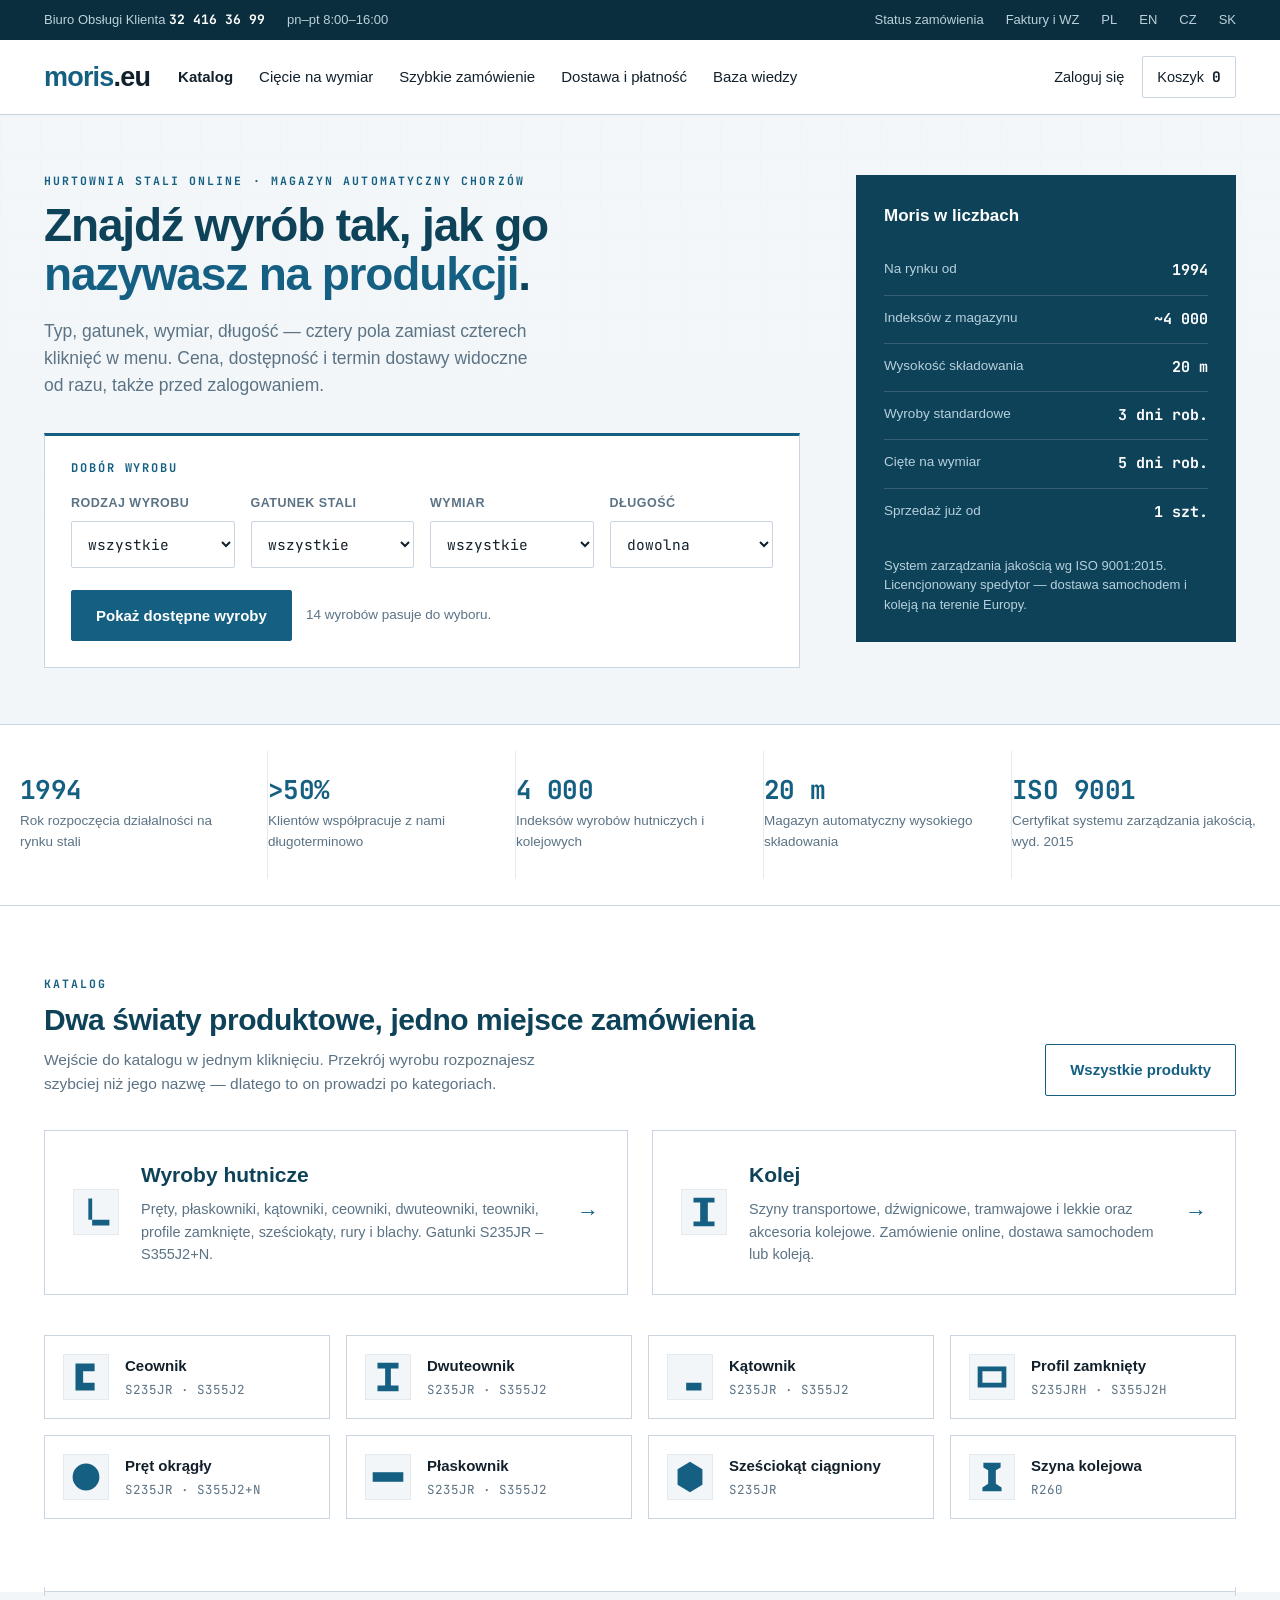
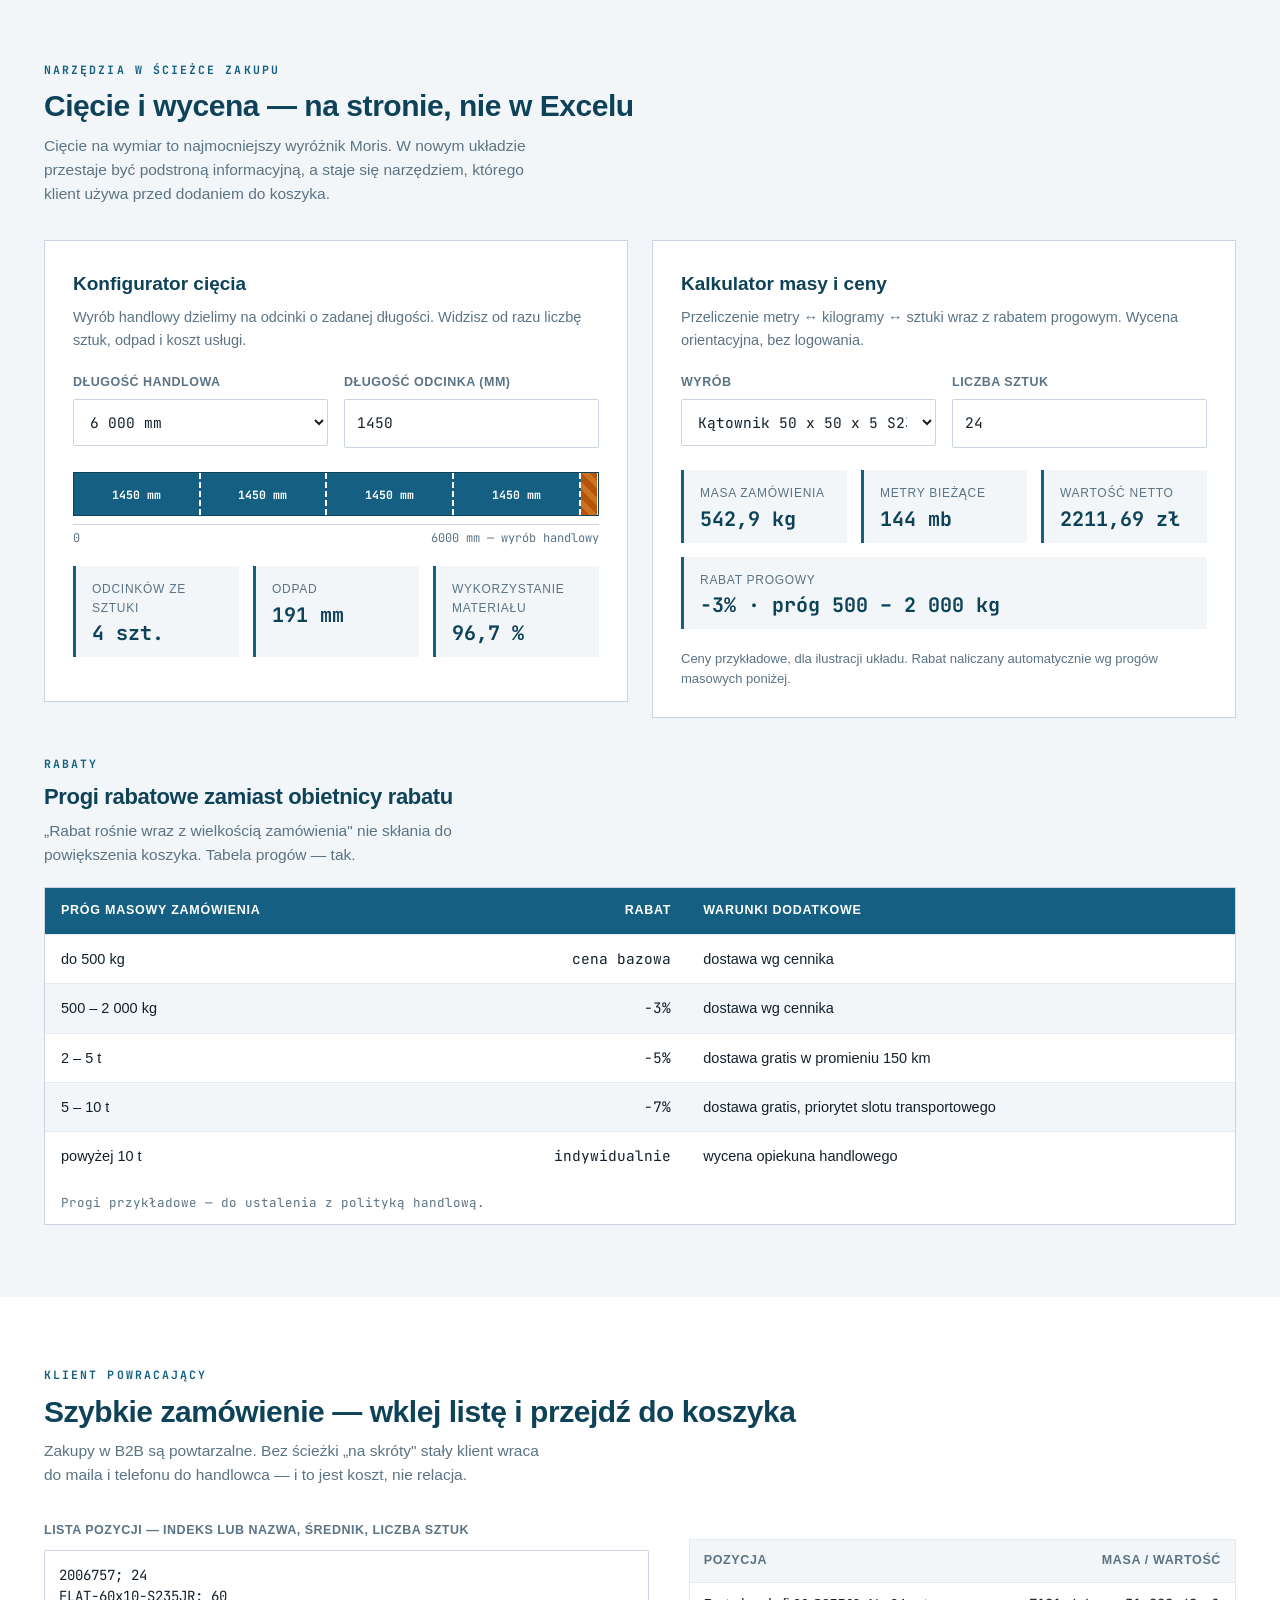
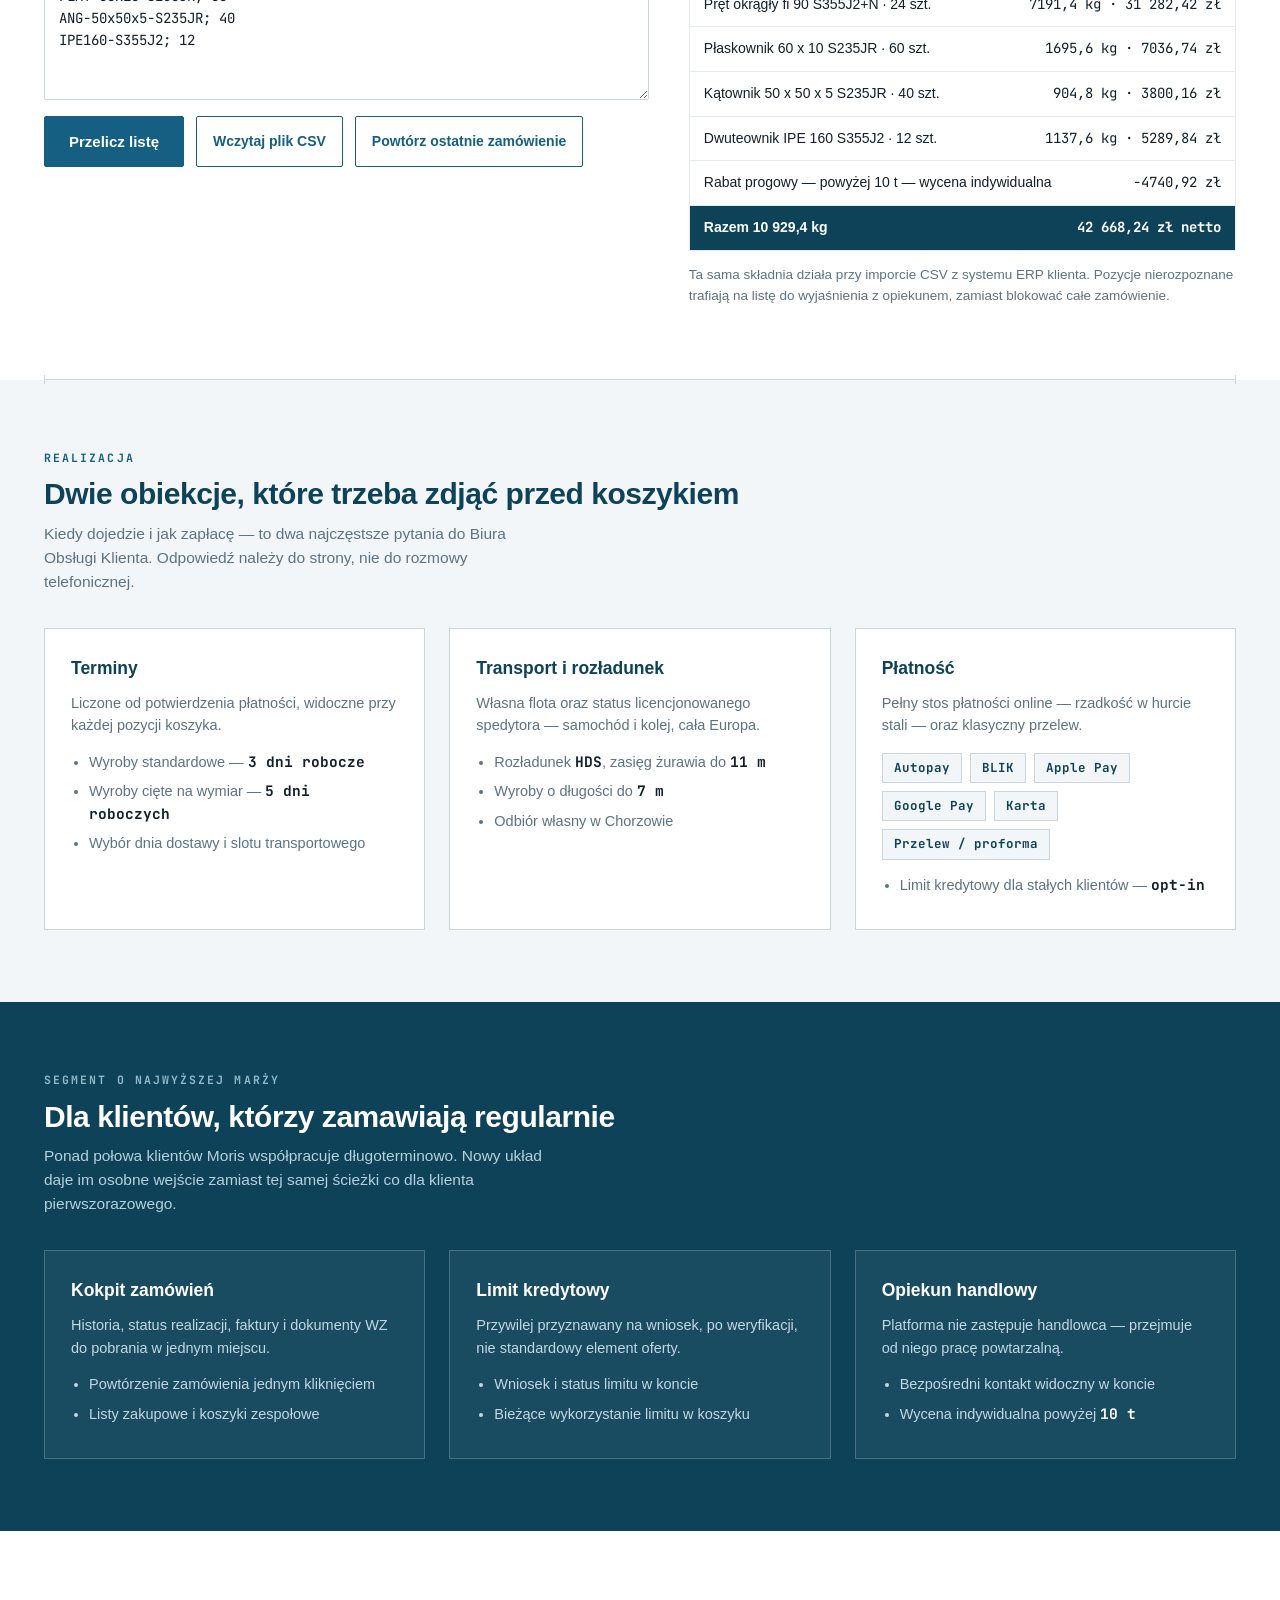
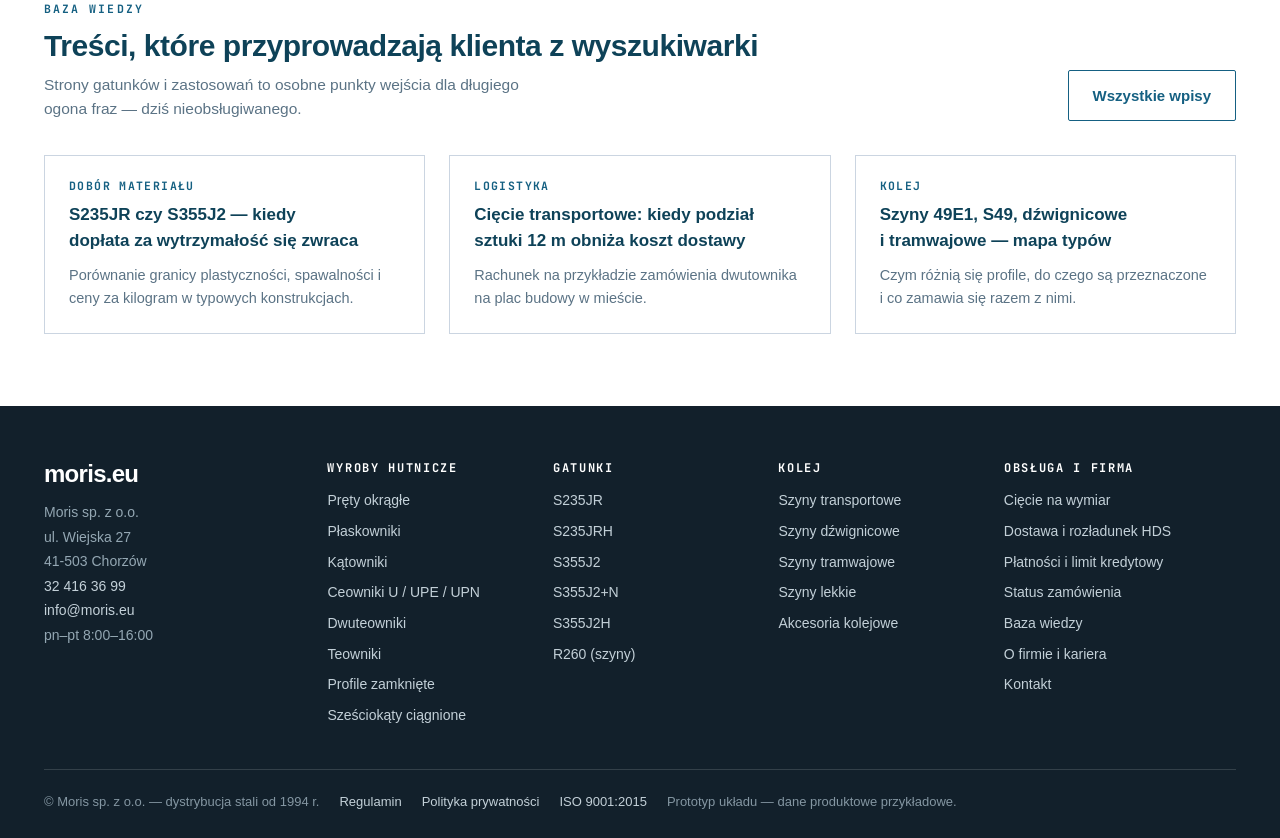
==== redesign/index.html @ cbc520f2 "Analiza moris.eu/pl, odwzorowanie układu i propozycja redesignu Dodaje trzy dokumenty robocze dla Dz" ====
<!doctype html>
<html lang="pl">
<head>
<meta charset="utf-8">
<meta name="viewport" content="width=device-width, initial-scale=1">
<title>Moris — nowy układ strony</title>
<link rel="preconnect" href="https://fonts.googleapis.com">
<link rel="preconnect" href="https://fonts.gstatic.com" crossorigin>
<link rel="stylesheet" href="https://fonts.googleapis.com/css2?family=JetBrains+Mono:wght@400;500;700&display=swap">
<style>
/* =========================================================================
   Moris — propozycja nowego układu strony głównej
   Paleta i typografia wg księgi znaku Moris (granat 156082, Arial).
   Krój techniczny JetBrains Mono wyłącznie do danych liczbowych.
   Strona świadomie utrzymana w jednym, jasnym świecie wizualnym marki —
   wszystkie kolory i tła są malowane wprost, więc układ trzyma się
   niezależnie od motywu przeglądarki.
   ========================================================================= */
:root{
  --navy:#156082;
  --navy-deep:#0E4258;
  --navy-ink:#0A2E3E;
  --ink:#12202B;
  --muted:#5B7385;
  --paper:#FFFFFF;
  --paper-2:#F2F6F8;
  --paper-3:#D9E5EC;
  --line:#CBD5E1;
  --line-soft:#E3EBF0;
  --ok:#15803D;
  --warn:#B45309;
  --stop:#B91C1C;
  --ok-bg:#E6F4EA;
  --warn-bg:#FDF2E3;
  --wrap:1240px;
  --mono:"JetBrains Mono", ui-monospace, "Courier New", monospace;
  --sans:Arial, "Helvetica Neue", Helvetica, sans-serif;
}
*{box-sizing:border-box}
html{-webkit-text-size-adjust:100%; scroll-behavior:smooth}
body{
  margin:0; background:var(--paper); color:var(--ink);
  font:16px/1.55 var(--sans);
}
h1,h2,h3,h4{text-wrap:balance; margin:0}
p{margin:0}
a{color:var(--navy)}
button,input,select,textarea{font:inherit}
:focus-visible{outline:2px solid var(--navy); outline-offset:2px}
.wrap{max-width:var(--wrap); margin-inline:auto; padding-inline:24px}
.num{font-family:var(--mono); font-variant-numeric:tabular-nums}

/* ---------- etykiety i nagłówki sekcji ---------- */
.kicker{
  font:700 11.5px/1 var(--mono); letter-spacing:.18em; text-transform:uppercase;
  color:var(--navy); display:block; margin-bottom:14px;
}
.sec-head{display:flex; align-items:flex-end; justify-content:space-between; gap:32px; margin-bottom:34px; flex-wrap:wrap}
.sec-head h2{font-size:30px; line-height:1.15; color:var(--navy-deep); letter-spacing:-.015em}
.sec-head p{color:var(--muted); max-width:58ch; margin-top:10px; font-size:15.5px}
section{padding-block:72px}
section.tint{background:var(--paper-2)}

/* linia wymiarowa jako separator — język rysunku technicznego */
.rule{height:1px; background:var(--line); position:relative; margin:0}
.rule::before,.rule::after{
  content:""; position:absolute; top:-4px; width:1px; height:9px; background:var(--line);
}
.rule::before{left:0}
.rule::after{right:0}

/* ---------- przyciski ---------- */
.btn{
  display:inline-flex; align-items:center; gap:9px; cursor:pointer; text-decoration:none;
  padding:13px 24px; border-radius:2px; border:1px solid var(--navy);
  background:var(--navy); color:#fff; font-weight:700; font-size:15px;
}
.btn:hover{background:var(--navy-deep); border-color:var(--navy-deep)}
.btn.ghost{background:transparent; color:var(--navy)}
.btn.ghost:hover{background:var(--paper-3); color:var(--navy-deep)}
.btn.sm{padding:9px 16px; font-size:14px}

/* ---------- pasek użytkowy ---------- */
.utility{background:var(--navy-ink); color:#BBD1DC; font-size:13px}
.utility .wrap{display:flex; gap:22px; align-items:center; min-height:40px; flex-wrap:wrap}
.utility a{color:#BBD1DC; text-decoration:none}
.utility a:hover{color:#fff}
.utility .right{margin-left:auto; display:flex; gap:22px; align-items:center}
.utility strong{color:#fff; font-family:var(--mono)}

/* ---------- nagłówek ---------- */
header.site{position:sticky; top:0; z-index:50; background:var(--paper); border-bottom:1px solid var(--line)}
header.site .wrap{display:flex; align-items:center; gap:28px; min-height:74px}
.logo{font:700 27px/1 var(--sans); color:var(--navy); letter-spacing:-.03em; text-decoration:none}
.logo span{color:var(--ink)}
.nav{display:flex; gap:26px; align-items:center; font-size:15px}
.nav a{color:var(--ink); text-decoration:none; padding-block:6px}
.nav a:hover{color:var(--navy)}
.nav a.strong{font-weight:700}
.hdr-right{margin-left:auto; display:flex; align-items:center; gap:18px; font-size:14.5px}
.hdr-right a{text-decoration:none; color:var(--ink)}
.cart{
  display:inline-flex; align-items:center; gap:8px; border:1px solid var(--line);
  padding:9px 14px; border-radius:2px;
}
.cart b{font-family:var(--mono)}
@media (max-width:1080px){ .nav{display:none} }

/* ---------- HERO: wyszukiwarka parametryczna ---------- */
.hero{
  border-bottom:1px solid var(--line);
  background:
    linear-gradient(180deg, rgba(242,246,248,.92) 0%, rgba(242,246,248,.98) 100%),
    repeating-linear-gradient(to right, var(--paper-3) 0 1px, transparent 1px 40px),
    repeating-linear-gradient(to bottom, var(--paper-3) 0 1px, transparent 1px 40px),
    var(--paper);
}
.hero .wrap{padding-block:60px 56px; display:grid; grid-template-columns:minmax(0,1fr) 380px; gap:56px; align-items:start}
.hero h1{font-size:46px; line-height:1.08; letter-spacing:-.025em; color:var(--navy-deep)}
.hero h1 em{font-style:normal; color:var(--navy)}
.hero .sub{margin-top:18px; font-size:17.5px; color:var(--muted); max-width:52ch}

.finder{margin-top:34px; background:var(--paper); border:1px solid var(--line); border-top:3px solid var(--navy); padding:26px}
.finder legend{padding:0; font:700 12px/1 var(--mono); letter-spacing:.16em; text-transform:uppercase; color:var(--navy)}
.finder fieldset{border:0; padding:0; margin:0}
.finder .row{display:grid; grid-template-columns:repeat(4,minmax(0,1fr)); gap:16px; margin-top:20px}
.field{display:flex; flex-direction:column; gap:7px; min-width:0}
.field label{font-size:12.5px; font-weight:700; color:var(--muted); letter-spacing:.04em; text-transform:uppercase}
.field select, .field input{
  padding:12px; border:1px solid var(--line); border-radius:2px; background:var(--paper); color:var(--ink);
  font-family:var(--mono); font-size:14.5px;
}
.finder .actions{display:flex; gap:14px; align-items:center; margin-top:22px; flex-wrap:wrap}
.finder .hint{color:var(--muted); font-size:13.5px}

/* wyniki wyszukiwarki */
.results{margin-top:22px; border-top:1px solid var(--line-soft); padding-top:18px}
.results[hidden]{display:none}
.res-row{
  display:grid; grid-template-columns:44px minmax(0,1fr) auto auto auto; gap:18px; align-items:center;
  padding:13px 0; border-bottom:1px solid var(--line-soft);
}
.res-row:last-child{border-bottom:0}
.res-name{font-weight:700; font-size:15px}
.res-meta{color:var(--muted); font-size:13px; font-family:var(--mono)}
.res-price{text-align:right; font-family:var(--mono); font-weight:700; white-space:nowrap}
.res-price small{display:block; font-weight:400; color:var(--muted); font-size:11.5px; letter-spacing:.03em}
.chip{
  display:inline-flex; align-items:center; gap:6px; padding:4px 10px; border-radius:2px;
  font:700 12px/1.4 var(--mono); white-space:nowrap;
}
.chip.ok{background:var(--ok-bg); color:var(--ok)}
.chip.warn{background:var(--warn-bg); color:var(--warn)}
.empty{color:var(--muted); font-size:14.5px; padding:14px 0}

/* boczna karta zaufania */
.aside-card{background:var(--navy-deep); color:#fff; padding:28px}
.aside-card h3{font-size:17px; margin-bottom:18px; color:#fff}
.aside-card dl{margin:0; display:grid; gap:0}
.aside-card div{display:flex; justify-content:space-between; gap:16px; padding:12px 0; border-bottom:1px solid rgba(255,255,255,.16)}
.aside-card div:last-child{border-bottom:0}
.aside-card dt{color:#B7D0DC; font-size:13.5px}
.aside-card dd{margin:0; font-family:var(--mono); font-weight:700; font-size:15px}
.aside-card .foot{margin-top:20px; font-size:13px; color:#B7D0DC; line-height:1.5}

/* ---------- pas dowodów ---------- */
.proof{border-bottom:1px solid var(--line); background:var(--paper)}
.proof .wrap{display:grid; grid-template-columns:repeat(5,1fr); gap:0}
.proof div{padding:26px 22px 26px 0; border-right:1px solid var(--line-soft)}
.proof div:last-child{border-right:0; padding-right:0}
.proof b{display:block; font:700 26px/1 var(--mono); color:var(--navy); letter-spacing:-.02em}
.proof span{display:block; margin-top:8px; font-size:13.5px; color:var(--muted)}

/* ---------- katalog: dwa światy + kategorie ---------- */
.worlds{display:grid; grid-template-columns:1fr 1fr; gap:24px; margin-bottom:40px}
.world{
  display:flex; gap:22px; align-items:center; padding:28px; text-decoration:none; color:inherit;
  border:1px solid var(--line); background:var(--paper);
}
.world:hover{border-color:var(--navy); background:var(--paper-2)}
.world h3{font-size:21px; color:var(--navy-deep)}
.world p{color:var(--muted); font-size:14.5px; margin-top:7px}
.world .arrow{margin-left:auto; color:var(--navy); font-size:22px}

.cats{display:grid; grid-template-columns:repeat(4,1fr); gap:16px}
.cat{
  display:flex; align-items:center; gap:16px; padding:18px; border:1px solid var(--line);
  background:var(--paper); text-decoration:none; color:inherit;
}
.cat:hover{border-color:var(--navy); background:var(--paper-2)}
.cat b{display:block; font-size:15px}
.cat span{display:block; font-size:12.5px; color:var(--muted); font-family:var(--mono); margin-top:3px}
.xsec{flex:0 0 46px; width:46px; height:46px; background:var(--paper-2); border:1px solid var(--line-soft)}

/* ---------- narzędzia: cięcie + kalkulator ---------- */
.tools{display:grid; grid-template-columns:1fr 1fr; gap:24px; align-items:start}
.panel{background:var(--paper); border:1px solid var(--line); padding:28px}
.panel h3{font-size:19px; color:var(--navy-deep); margin-bottom:8px}
.panel .desc{color:var(--muted); font-size:14.5px; margin-bottom:22px}
.ctrl{display:grid; grid-template-columns:repeat(2,1fr); gap:16px}
.ctrl.one{grid-template-columns:1fr}

/* wizualizacja cięcia */
.bar-vis{margin-top:24px}
.bar{display:flex; height:44px; border:1px solid var(--navy-deep); background:var(--paper-2); overflow:hidden}
.piece{
  flex:0 0 auto; border-right:2px dashed var(--paper); background:var(--navy);
  color:#fff; font:700 11.5px/44px var(--mono); text-align:center; overflow:hidden; white-space:nowrap;
}
.piece:last-child{border-right:0}
.piece.waste{background:repeating-linear-gradient(45deg,#B45309 0 6px,#C9721F 6px 12px); color:#fff}
.dimline{
  display:flex; justify-content:space-between; margin-top:8px; color:var(--muted);
  font:400 12px/1 var(--mono); border-top:1px solid var(--line); padding-top:7px;
}
.readout{display:grid; grid-template-columns:repeat(3,1fr); gap:14px; margin-top:22px}
.readout div{background:var(--paper-2); border-left:3px solid var(--navy); padding:14px 16px}
.readout dt{font-size:12px; color:var(--muted); text-transform:uppercase; letter-spacing:.06em}
.readout dd{margin:6px 0 0; font:700 20px/1 var(--mono); color:var(--navy-deep)}
.readout div.alert{border-left-color:var(--warn)}
.readout div.alert dd{color:var(--warn)}

/* ---------- szybkie zamówienie ---------- */
.quick{display:grid; grid-template-columns:1.05fr .95fr; gap:40px; align-items:start}
textarea.paste{
  width:100%; min-height:150px; padding:14px; border:1px solid var(--line); border-radius:2px;
  font-family:var(--mono); font-size:14px; background:var(--paper); color:var(--ink); resize:vertical;
}
.qlist{margin-top:18px; border:1px solid var(--line-soft)}
.qlist .qrow{display:flex; justify-content:space-between; gap:14px; padding:11px 14px; border-bottom:1px solid var(--line-soft); font-size:14px}
.qlist .qrow:last-child{border-bottom:0}
.qlist .qrow.head{background:var(--paper-2); font-weight:700; font-size:12.5px; text-transform:uppercase; letter-spacing:.05em; color:var(--muted)}
.qlist .qrow.total{background:var(--navy-deep); color:#fff; font-weight:700}
.qval{font-family:var(--mono); white-space:nowrap}

/* ---------- tabele ---------- */
.tblwrap{overflow-x:auto; border:1px solid var(--line); background:var(--paper)}
table{border-collapse:collapse; width:100%; min-width:520px; font-size:14.5px}
th,td{padding:13px 16px; text-align:left; border-bottom:1px solid var(--line-soft)}
thead th{background:var(--navy); color:#fff; font-size:12.5px; letter-spacing:.06em; text-transform:uppercase}
tbody tr:nth-child(even){background:var(--paper-2)}
tbody tr:last-child td{border-bottom:0}
td.n{font-family:var(--mono); font-variant-numeric:tabular-nums; text-align:right}
th.n{text-align:right}

/* ---------- dostawa / płatność / stali klienci ---------- */
.cards3{display:grid; grid-template-columns:repeat(3,1fr); gap:24px}
.card{border:1px solid var(--line); background:var(--paper); padding:26px}
.card h3{font-size:17.5px; color:var(--navy-deep); margin-bottom:10px}
.card p{color:var(--muted); font-size:14.5px}
.card ul{margin:14px 0 0; padding-left:18px; color:var(--muted); font-size:14.5px}
.card li{margin-bottom:7px}
.card li b{color:var(--ink); font-family:var(--mono)}
.pay{display:flex; flex-wrap:wrap; gap:8px; margin-top:16px}
.pay span{border:1px solid var(--line); padding:6px 11px; font:700 12.5px/1.3 var(--mono); color:var(--navy-deep); background:var(--paper-2)}

.loyal{background:var(--navy-deep); color:#fff}
.loyal .sec-head h2{color:#fff}
.loyal .sec-head p{color:#B7D0DC}
.loyal .kicker{color:#8FBACB}
.loyal .card{background:rgba(255,255,255,.05); border-color:rgba(255,255,255,.2)}
.loyal .card h3{color:#fff}
.loyal .card p,.loyal .card ul{color:#C3D7E1}
.loyal .card li b{color:#fff}

/* ---------- blog ---------- */
.posts{display:grid; grid-template-columns:repeat(3,1fr); gap:24px}
.post{border:1px solid var(--line); background:var(--paper); padding:24px; display:flex; flex-direction:column; gap:10px; text-decoration:none; color:inherit}
.post:hover{border-color:var(--navy)}
.post .tag{font:700 11.5px/1 var(--mono); letter-spacing:.12em; text-transform:uppercase; color:var(--navy)}
.post h3{font-size:17px; color:var(--navy-deep)}
.post p{color:var(--muted); font-size:14.5px}

/* ---------- stopka ---------- */
footer.site{background:var(--ink); color:#C3D0D8; padding-block:56px 26px; font-size:14px}
footer.site .cols{display:grid; grid-template-columns:1.3fr 1fr 1fr 1fr 1.2fr; gap:32px}
footer.site h4{font:700 12px/1 var(--mono); letter-spacing:.14em; text-transform:uppercase; color:#fff; margin-bottom:16px}
footer.site ul{list-style:none; margin:0; padding:0; display:grid; gap:9px}
footer.site a{color:#C3D0D8; text-decoration:none}
footer.site a:hover{color:#fff; text-decoration:underline}
footer.site .brand{font:700 24px/1 var(--sans); color:#fff; letter-spacing:-.03em; margin-bottom:14px}
footer.site .addr{color:#94A7B3; line-height:1.75}
.legal{border-top:1px solid rgba(255,255,255,.14); margin-top:42px; padding-top:22px; display:flex; flex-wrap:wrap; gap:20px; color:#8496A2; font-size:13px}

@media (max-width:1080px){
  .hero .wrap{grid-template-columns:1fr}
  .proof .wrap{grid-template-columns:repeat(3,1fr)}
  .proof div{border-right:0; padding-right:22px}
  .cats{grid-template-columns:repeat(2,1fr)}
  footer.site .cols{grid-template-columns:repeat(2,1fr)}
}
@media (max-width:820px){
  .hero h1{font-size:34px}
  .finder .row{grid-template-columns:1fr 1fr}
  .worlds,.tools,.quick,.cards3,.posts{grid-template-columns:1fr}
  .proof .wrap{grid-template-columns:repeat(2,1fr)}
  .readout{grid-template-columns:1fr}
  .res-row{grid-template-columns:36px 1fr; row-gap:8px}
  .res-price{text-align:left}
  section{padding-block:52px}
}
@media (prefers-reduced-motion:reduce){ html{scroll-behavior:auto} *{transition:none!important; animation:none!important} }
</style>
</head>
<body>

<!-- ============ pasek użytkowy ============ -->
<div class="utility">
  <div class="wrap">
    <span>Biuro Obsługi Klienta <strong>32 416 36 99</strong></span>
    <span>pn–pt 8:00–16:00</span>
    <div class="right">
      <a href="#">Status zamówienia</a>
      <a href="#">Faktury i WZ</a>
      <a href="#">PL</a><a href="#">EN</a><a href="#">CZ</a><a href="#">SK</a>
    </div>
  </div>
</div>

<!-- ============ nagłówek ============ -->
<header class="site">
  <div class="wrap">
    <a class="logo" href="#top">moris<span>.eu</span></a>
    <nav class="nav" aria-label="Menu główne">
      <a class="strong" href="#katalog">Katalog</a>
      <a href="#narzedzia">Cięcie na wymiar</a>
      <a href="#szybkie">Szybkie zamówienie</a>
      <a href="#dostawa">Dostawa i płatność</a>
      <a href="#wiedza">Baza wiedzy</a>
    </nav>
    <div class="hdr-right">
      <a href="#">Zaloguj się</a>
      <a class="cart" href="#">Koszyk <b>0</b></a>
    </div>
  </div>
</header>

<!-- ============ HERO — wyszukiwarka parametryczna ============ -->
<div class="hero" id="top">
  <div class="wrap">
    <div>
      <span class="kicker">Hurtownia stali online · magazyn automatyczny Chorzów</span>
      <h1>Znajdź wyrób tak, jak go <em>nazywasz na produkcji</em>.</h1>
      <p class="sub">Typ, gatunek, wymiar, długość — cztery pola zamiast czterech kliknięć w menu.
        Cena, dostępność i termin dostawy widoczne od razu, także przed zalogowaniem.</p>

      <form class="finder" id="finder" novalidate>
        <fieldset>
          <legend>Dobór wyrobu</legend>
          <div class="row">
            <div class="field">
              <label for="f-kind">Rodzaj wyrobu</label>
              <select id="f-kind"><option value="">wszystkie</option></select>
            </div>
            <div class="field">
              <label for="f-grade">Gatunek stali</label>
              <select id="f-grade"><option value="">wszystkie</option></select>
            </div>
            <div class="field">
              <label for="f-dim">Wymiar</label>
              <select id="f-dim"><option value="">wszystkie</option></select>
            </div>
            <div class="field">
              <label for="f-len">Długość</label>
              <select id="f-len">
                <option value="">dowolna</option>
                <option value="handlowa">handlowa (6 / 12 m)</option>
                <option value="ciete">cięta na wymiar</option>
              </select>
            </div>
          </div>
          <div class="actions">
            <button class="btn" type="submit">Pokaż dostępne wyroby</button>
            <span class="hint" id="f-count">Wyszukiwarka działa na przykładowej próbce katalogu.</span>
          </div>
        </fieldset>
        <div class="results" id="results" hidden></div>
      </form>
    </div>

    <aside class="aside-card">
      <h3>Moris w liczbach</h3>
      <dl>
        <div><dt>Na rynku od</dt><dd>1994</dd></div>
        <div><dt>Indeksów z magazynu</dt><dd>~4 000</dd></div>
        <div><dt>Wysokość składowania</dt><dd>20 m</dd></div>
        <div><dt>Wyroby standardowe</dt><dd>3 dni rob.</dd></div>
        <div><dt>Cięte na wymiar</dt><dd>5 dni rob.</dd></div>
        <div><dt>Sprzedaż już od</dt><dd>1 szt.</dd></div>
      </dl>
      <p class="foot">System zarządzania jakością wg ISO 9001:2015. Licencjonowany spedytor — dostawa samochodem i koleją na terenie Europy.</p>
    </aside>
  </div>
</div>

<!-- ============ pas dowodów ============ -->
<div class="proof">
  <div class="wrap">
    <div><b>1994</b><span>Rok rozpoczęcia działalności na rynku stali</span></div>
    <div><b>&gt;50%</b><span>Klientów współpracuje z nami długoterminowo</span></div>
    <div><b>4 000</b><span>Indeksów wyrobów hutniczych i kolejowych</span></div>
    <div><b>20 m</b><span>Magazyn automatyczny wysokiego składowania</span></div>
    <div><b>ISO 9001</b><span>Certyfikat systemu zarządzania jakością, wyd. 2015</span></div>
  </div>
</div>

<!-- ============ katalog ============ -->
<section id="katalog">
  <div class="wrap">
    <div class="sec-head">
      <div>
        <span class="kicker">Katalog</span>
        <h2>Dwa światy produktowe, jedno miejsce zamówienia</h2>
        <p>Wejście do katalogu w jednym kliknięciu. Przekrój wyrobu rozpoznajesz szybciej niż jego nazwę — dlatego to on prowadzi po kategoriach.</p>
      </div>
      <a class="btn ghost" href="#">Wszystkie produkty</a>
    </div>

    <div class="worlds">
      <a class="world" href="#">
        <svg class="xsec" viewBox="0 0 46 46" aria-hidden="true"><rect x="1" y="1" width="44" height="44" fill="#F2F6F8"/><path d="M9 9h10v28h18v-6H15V9z" fill="#156082"/></svg>
        <div>
          <h3>Wyroby hutnicze</h3>
          <p>Pręty, płaskowniki, kątowniki, ceowniki, dwuteowniki, teowniki, profile zamknięte, sześciokąty, rury i blachy. Gatunki S235JR – S355J2+N.</p>
        </div>
        <span class="arrow" aria-hidden="true">→</span>
      </a>
      <a class="world" href="#">
        <svg class="xsec" viewBox="0 0 46 46" aria-hidden="true"><rect x="1" y="1" width="44" height="44" fill="#F2F6F8"/><path d="M12 8h22v5H27v20h7v5H12v-5h7V13h-7z" fill="#156082"/></svg>
        <div>
          <h3>Kolej</h3>
          <p>Szyny transportowe, dźwignicowe, tramwajowe i lekkie oraz akcesoria kolejowe. Zamówienie online, dostawa samochodem lub koleją.</p>
        </div>
        <span class="arrow" aria-hidden="true">→</span>
      </a>
    </div>

    <div class="cats" id="cats"></div>
  </div>
</section>

<div class="wrap"><div class="rule"></div></div>

<!-- ============ narzędzia: cięcie + kalkulator ============ -->
<section id="narzedzia" class="tint">
  <div class="wrap">
    <div class="sec-head">
      <div>
        <span class="kicker">Narzędzia w ścieżce zakupu</span>
        <h2>Cięcie i wycena — na stronie, nie w Excelu</h2>
        <p>Cięcie na wymiar to najmocniejszy wyróżnik Moris. W nowym układzie przestaje być podstroną informacyjną, a staje się narzędziem, którego klient używa przed dodaniem do koszyka.</p>
      </div>
    </div>

    <div class="tools">
      <!-- konfigurator cięcia -->
      <div class="panel">
        <h3>Konfigurator cięcia</h3>
        <p class="desc">Wyrób handlowy dzielimy na odcinki o zadanej długości. Widzisz od razu liczbę sztuk, odpad i koszt usługi.</p>
        <div class="ctrl">
          <div class="field">
            <label for="c-stock">Długość handlowa</label>
            <select id="c-stock">
              <option value="6000">6 000 mm</option>
              <option value="12000">12 000 mm</option>
            </select>
          </div>
          <div class="field">
            <label for="c-target">Długość odcinka (mm)</label>
            <input id="c-target" type="number" min="100" max="12000" step="10" value="1450">
          </div>
        </div>
        <div class="bar-vis">
          <div class="bar" id="c-bar" role="img" aria-label="Podział wyrobu handlowego na odcinki"></div>
          <div class="dimline"><span id="c-dim-l">0</span><span id="c-dim-r">wyrób handlowy</span></div>
        </div>
        <dl class="readout" id="c-readout"></dl>
      </div>

      <!-- kalkulator masy i ceny -->
      <div class="panel">
        <h3>Kalkulator masy i ceny</h3>
        <p class="desc">Przeliczenie metry ↔ kilogramy ↔ sztuki wraz z rabatem progowym. Wycena orientacyjna, bez logowania.</p>
        <div class="ctrl">
          <div class="field">
            <label for="k-prod">Wyrób</label>
            <select id="k-prod"></select>
          </div>
          <div class="field">
            <label for="k-qty">Liczba sztuk</label>
            <input id="k-qty" type="number" min="1" max="9999" step="1" value="24">
          </div>
        </div>
        <dl class="readout" id="k-readout"></dl>
        <p class="desc" style="margin:20px 0 0; font-size:13px">Ceny przykładowe, dla ilustracji układu. Rabat naliczany automatycznie wg progów masowych poniżej.</p>
      </div>
    </div>

    <div style="margin-top:40px">
      <div class="sec-head" style="margin-bottom:20px">
        <div>
          <span class="kicker">Rabaty</span>
          <h2 style="font-size:22px">Progi rabatowe zamiast obietnicy rabatu</h2>
          <p>„Rabat rośnie wraz z wielkością zamówienia" nie skłania do powiększenia koszyka. Tabela progów — tak.</p>
        </div>
      </div>
      <div class="tblwrap">
        <table>
          <caption class="num" style="caption-side:bottom; text-align:left; padding:12px 16px; color:var(--muted); font-size:12.5px">Progi przykładowe — do ustalenia z polityką handlową.</caption>
          <thead><tr><th>Próg masowy zamówienia</th><th class="n">Rabat</th><th>Warunki dodatkowe</th></tr></thead>
          <tbody>
            <tr><td>do 500 kg</td><td class="n">cena bazowa</td><td>dostawa wg cennika</td></tr>
            <tr><td>500 – 2 000 kg</td><td class="n">−3%</td><td>dostawa wg cennika</td></tr>
            <tr><td>2 – 5 t</td><td class="n">−5%</td><td>dostawa gratis w promieniu 150 km</td></tr>
            <tr><td>5 – 10 t</td><td class="n">−7%</td><td>dostawa gratis, priorytet slotu transportowego</td></tr>
            <tr><td>powyżej 10 t</td><td class="n">indywidualnie</td><td>wycena opiekuna handlowego</td></tr>
          </tbody>
        </table>
      </div>
    </div>
  </div>
</section>

<!-- ============ szybkie zamówienie ============ -->
<section id="szybkie">
  <div class="wrap">
    <div class="sec-head">
      <div>
        <span class="kicker">Klient powracający</span>
        <h2>Szybkie zamówienie — wklej listę i przejdź do koszyka</h2>
        <p>Zakupy w B2B są powtarzalne. Bez ścieżki „na skróty" stały klient wraca do maila i telefonu do handlowca — i to jest koszt, nie relacja.</p>
      </div>
    </div>
    <div class="quick">
      <div>
        <label class="field" style="gap:9px">
          <span style="font-size:12.5px; font-weight:700; color:var(--muted); letter-spacing:.04em; text-transform:uppercase">Lista pozycji — indeks lub nazwa, średnik, liczba sztuk</span>
          <textarea class="paste" id="q-input" spellcheck="false">2006757; 24
FLAT-60x10-S235JR; 60
ANG-50x50x5-S235JR; 40
IPE160-S355J2; 12</textarea>
        </label>
        <div style="display:flex; gap:12px; margin-top:16px; flex-wrap:wrap">
          <button class="btn" id="q-run" type="button">Przelicz listę</button>
          <button class="btn ghost sm" type="button">Wczytaj plik CSV</button>
          <button class="btn ghost sm" type="button">Powtórz ostatnie zamówienie</button>
        </div>
      </div>
      <div>
        <div class="qlist" id="q-out" aria-live="polite"></div>
        <p class="desc" style="color:var(--muted); font-size:13.5px; margin-top:14px">
          Ta sama składnia działa przy imporcie CSV z systemu ERP klienta. Pozycje nierozpoznane trafiają na listę do wyjaśnienia z opiekunem, zamiast blokować całe zamówienie.
        </p>
      </div>
    </div>
  </div>
</section>

<div class="wrap"><div class="rule"></div></div>

<!-- ============ dostawa i płatność ============ -->
<section id="dostawa" class="tint">
  <div class="wrap">
    <div class="sec-head">
      <div>
        <span class="kicker">Realizacja</span>
        <h2>Dwie obiekcje, które trzeba zdjąć przed koszykiem</h2>
        <p>Kiedy dojedzie i jak zapłacę — to dwa najczęstsze pytania do Biura Obsługi Klienta. Odpowiedź należy do strony, nie do rozmowy telefonicznej.</p>
      </div>
    </div>
    <div class="cards3">
      <div class="card">
        <h3>Terminy</h3>
        <p>Liczone od potwierdzenia płatności, widoczne przy każdej pozycji koszyka.</p>
        <ul>
          <li>Wyroby standardowe — <b>3 dni robocze</b></li>
          <li>Wyroby cięte na wymiar — <b>5 dni roboczych</b></li>
          <li>Wybór dnia dostawy i slotu transportowego</li>
        </ul>
      </div>
      <div class="card">
        <h3>Transport i rozładunek</h3>
        <p>Własna flota oraz status licencjonowanego spedytora — samochód i kolej, cała Europa.</p>
        <ul>
          <li>Rozładunek <b>HDS</b>, zasięg żurawia do <b>11 m</b></li>
          <li>Wyroby o długości do <b>7 m</b></li>
          <li>Odbiór własny w Chorzowie</li>
        </ul>
      </div>
      <div class="card">
        <h3>Płatność</h3>
        <p>Pełny stos płatności online — rzadkość w hurcie stali — oraz klasyczny przelew.</p>
        <div class="pay"><span>Autopay</span><span>BLIK</span><span>Apple&nbsp;Pay</span><span>Google&nbsp;Pay</span><span>Karta</span><span>Przelew / proforma</span></div>
        <ul><li>Limit kredytowy dla stałych klientów — <b>opt-in</b></li></ul>
      </div>
    </div>
  </div>
</section>

<!-- ============ stali klienci ============ -->
<section class="loyal">
  <div class="wrap">
    <div class="sec-head">
      <div>
        <span class="kicker">Segment o najwyższej marży</span>
        <h2>Dla klientów, którzy zamawiają regularnie</h2>
        <p>Ponad połowa klientów Moris współpracuje długoterminowo. Nowy układ daje im osobne wejście zamiast tej samej ścieżki co dla klienta pierwszorazowego.</p>
      </div>
    </div>
    <div class="cards3">
      <div class="card">
        <h3>Kokpit zamówień</h3>
        <p>Historia, status realizacji, faktury i dokumenty WZ do pobrania w jednym miejscu.</p>
        <ul><li>Powtórzenie zamówienia jednym kliknięciem</li><li>Listy zakupowe i koszyki zespołowe</li></ul>
      </div>
      <div class="card">
        <h3>Limit kredytowy</h3>
        <p>Przywilej przyznawany na wniosek, po weryfikacji, nie standardowy element oferty.</p>
        <ul><li>Wniosek i status limitu w koncie</li><li>Bieżące wykorzystanie limitu w koszyku</li></ul>
      </div>
      <div class="card">
        <h3>Opiekun handlowy</h3>
        <p>Platforma nie zastępuje handlowca — przejmuje od niego pracę powtarzalną.</p>
        <ul><li>Bezpośredni kontakt widoczny w koncie</li><li>Wycena indywidualna powyżej <b>10 t</b></li></ul>
      </div>
    </div>
  </div>
</section>

<!-- ============ baza wiedzy ============ -->
<section id="wiedza">
  <div class="wrap">
    <div class="sec-head">
      <div>
        <span class="kicker">Baza wiedzy</span>
        <h2>Treści, które przyprowadzają klienta z wyszukiwarki</h2>
        <p>Strony gatunków i zastosowań to osobne punkty wejścia dla długiego ogona fraz — dziś nieobsługiwanego.</p>
      </div>
      <a class="btn ghost" href="#">Wszystkie wpisy</a>
    </div>
    <div class="posts">
      <a class="post" href="#"><span class="tag">Dobór materiału</span><h3>S235JR czy S355J2 — kiedy dopłata za wytrzymałość się zwraca</h3><p>Porównanie granicy plastyczności, spawalności i ceny za kilogram w typowych konstrukcjach.</p></a>
      <a class="post" href="#"><span class="tag">Logistyka</span><h3>Cięcie transportowe: kiedy podział sztuki 12 m obniża koszt dostawy</h3><p>Rachunek na przykładzie zamówienia dwutownika na plac budowy w mieście.</p></a>
      <a class="post" href="#"><span class="tag">Kolej</span><h3>Szyny 49E1, S49, dźwignicowe i tramwajowe — mapa typów</h3><p>Czym różnią się profile, do czego są przeznaczone i co zamawia się razem z nimi.</p></a>
    </div>
  </div>
</section>

<!-- ============ stopka ============ -->
<footer class="site">
  <div class="wrap">
    <div class="cols">
      <div>
        <div class="brand">moris.eu</div>
        <p class="addr">
          Moris sp. z o.o.<br>
          ul. Wiejska 27<br>
          41-503 Chorzów<br>
          <a href="tel:+48324163699">32 416 36 99</a><br>
          <a href="mailto:info@moris.eu">info@moris.eu</a><br>
          pn–pt 8:00–16:00
        </p>
      </div>
      <div>
        <h4>Wyroby hutnicze</h4>
        <ul>
          <li><a href="#">Pręty okrągłe</a></li>
          <li><a href="#">Płaskowniki</a></li>
          <li><a href="#">Kątowniki</a></li>
          <li><a href="#">Ceowniki U / UPE / UPN</a></li>
          <li><a href="#">Dwuteowniki</a></li>
          <li><a href="#">Teowniki</a></li>
          <li><a href="#">Profile zamknięte</a></li>
          <li><a href="#">Sześciokąty ciągnione</a></li>
        </ul>
      </div>
      <div>
        <h4>Gatunki</h4>
        <ul>
          <li><a href="#">S235JR</a></li>
          <li><a href="#">S235JRH</a></li>
          <li><a href="#">S355J2</a></li>
          <li><a href="#">S355J2+N</a></li>
          <li><a href="#">S355J2H</a></li>
          <li><a href="#">R260 (szyny)</a></li>
        </ul>
      </div>
      <div>
        <h4>Kolej</h4>
        <ul>
          <li><a href="#">Szyny transportowe</a></li>
          <li><a href="#">Szyny dźwignicowe</a></li>
          <li><a href="#">Szyny tramwajowe</a></li>
          <li><a href="#">Szyny lekkie</a></li>
          <li><a href="#">Akcesoria kolejowe</a></li>
        </ul>
      </div>
      <div>
        <h4>Obsługa i firma</h4>
        <ul>
          <li><a href="#">Cięcie na wymiar</a></li>
          <li><a href="#">Dostawa i rozładunek HDS</a></li>
          <li><a href="#">Płatności i limit kredytowy</a></li>
          <li><a href="#">Status zamówienia</a></li>
          <li><a href="#">Baza wiedzy</a></li>
          <li><a href="#">O firmie i kariera</a></li>
          <li><a href="#">Kontakt</a></li>
        </ul>
      </div>
    </div>
    <div class="legal">
      <span>© Moris sp. z o.o. — dystrybucja stali od 1994 r.</span>
      <a href="#">Regulamin</a>
      <a href="#">Polityka prywatności</a>
      <a href="#">ISO 9001:2015</a>
      <span>Prototyp układu — dane produktowe przykładowe.</span>
    </div>
  </div>
</footer>

<script>
(function(){
  "use strict";

  /* ---------- przykładowa próbka katalogu ---------- */
  var PRODUCTS = [
    {id:"2006757",             kind:"Pręt okrągły",      grade:"S355J2+N", dim:"fi 90",     len:6000,  kgm:49.94, pln:4.35, stock:128, cut:true},
    {id:"ROUND-20-S235JR",     kind:"Pręt okrągły",      grade:"S235JR",   dim:"fi 20",     len:6000,  kgm:2.47,  pln:4.05, stock:940, cut:true},
    {id:"FLAT-60x10-S235JR",   kind:"Płaskownik",        grade:"S235JR",   dim:"60 x 10",   len:6000,  kgm:4.71,  pln:4.15, stock:412, cut:true},
    {id:"FLAT-100x12-S355J2",  kind:"Płaskownik",        grade:"S355J2",   dim:"100 x 12",  len:6000,  kgm:9.42,  pln:4.60, stock:76,  cut:true},
    {id:"ANG-50x50x5-S235JR",  kind:"Kątownik",          grade:"S235JR",   dim:"50 x 50 x 5",len:6000, kgm:3.77,  pln:4.20, stock:308, cut:true},
    {id:"ANG-80x80x8-S355J2",  kind:"Kątownik",          grade:"S355J2",   dim:"80 x 80 x 8",len:6000, kgm:9.63,  pln:4.55, stock:54,  cut:true},
    {id:"UPN100-S235JR",       kind:"Ceownik",           grade:"S235JR",   dim:"UPN 100",   len:6000,  kgm:10.60, pln:4.30, stock:96,  cut:true},
    {id:"UPE160-S355J2",       kind:"Ceownik",           grade:"S355J2",   dim:"UPE 160",   len:6000,  kgm:17.00, pln:4.70, stock:22,  cut:true},
    {id:"IPE160-S355J2",       kind:"Dwuteownik",        grade:"S355J2",   dim:"IPE 160",   len:6000,  kgm:15.80, pln:4.65, stock:41,  cut:true},
    {id:"IPE240-S235JR",       kind:"Dwuteownik",        grade:"S235JR",   dim:"IPE 240",   len:12000, kgm:30.70, pln:4.40, stock:18,  cut:true},
    {id:"RHS-40x40x3-S235JRH", kind:"Profil zamknięty",  grade:"S235JRH",  dim:"40 x 40 x 3",len:6000, kgm:3.41,  pln:4.75, stock:520, cut:true},
    {id:"RHS-80x40x4-S355J2H", kind:"Profil zamknięty",  grade:"S355J2H",  dim:"80 x 40 x 4",len:6000, kgm:6.90,  pln:5.10, stock:64,  cut:true},
    {id:"HEX-22-S235JR",       kind:"Sześciokąt ciągniony",grade:"S235JR", dim:"22",        len:6000,  kgm:3.29,  pln:5.30, stock:150, cut:true},
    {id:"RAIL-49E1-R260",      kind:"Szyna kolejowa",    grade:"R260",     dim:"49E1",      len:12000, kgm:49.39, pln:5.95, stock:9,   cut:false}
  ];

  var KIND_ICON = {
    "Pręt okrągły":       '<circle cx="23" cy="23" r="14" fill="#156082"/>',
    "Płaskownik":         '<rect x="7" y="18" width="32" height="10" fill="#156082"/>',
    "Kątownik":           '<path d="M11 9h8v28h16v-8H19V9z" fill="#156082" transform="translate(0,0)"/>',
    "Ceownik":            '<path d="M12 9h8v28h-8zM12 9h20v8H12zM12 29h20v8H12z" fill="#156082"/>',
    "Dwuteownik":         '<path d="M12 8h22v6H26v18h8v6H12v-6h8V14h-8z" fill="#156082"/>',
    "Profil zamknięty":   '<path d="M8 12h30v22H8z" fill="#156082"/><path d="M13 17h20v12H13z" fill="#F2F6F8"/>',
    "Sześciokąt ciągniony":'<path d="M23 7l13 8v16l-13 8-13-8V15z" fill="#156082"/>',
    "Szyna kolejowa":     '<path d="M14 8h18v5l-5 3v14l6 4v4H13v-4l6-4V16l-5-3z" fill="#156082"/>'
  };

  var byId = function(id){ return document.getElementById(id); };
  var uniq = function(a){ return a.filter(function(v,i){ return a.indexOf(v)===i; }).sort(); };
  var plnFmt = new Intl.NumberFormat("pl-PL",{minimumFractionDigits:2, maximumFractionDigits:2});
  var numFmt = new Intl.NumberFormat("pl-PL",{maximumFractionDigits:1});
  var pln = function(v){ return plnFmt.format(v) + " zł"; };

  /* ---------- rabaty progowe ---------- */
  function discount(kg){
    if(kg >= 10000) return {r:0.10, label:"powyżej 10 t — wycena indywidualna"};
    if(kg >= 5000)  return {r:0.07, label:"próg 5 – 10 t"};
    if(kg >= 2000)  return {r:0.05, label:"próg 2 – 5 t"};
    if(kg >= 500)   return {r:0.03, label:"próg 500 – 2 000 kg"};
    return {r:0, label:"cena bazowa"};
  }

  /* ---------- siatka kategorii ---------- */
  (function buildCats(){
    var host = byId("cats");
    if(!host) return;
    var kinds = uniq(PRODUCTS.map(function(p){ return p.kind; }));
    host.innerHTML = kinds.map(function(k){
      var count = PRODUCTS.filter(function(p){ return p.kind===k; }).length;
      var grades = uniq(PRODUCTS.filter(function(p){ return p.kind===k; }).map(function(p){ return p.grade; }));
      return '<a class="cat" href="#">' +
        '<svg class="xsec" viewBox="0 0 46 46" aria-hidden="true"><rect width="46" height="46" fill="#F2F6F8"/>' + (KIND_ICON[k]||"") + '</svg>' +
        '<div><b>' + k + '</b><span>' + grades.join(" · ") + '</span></div></a>';
    }).join("");
  })();

  /* ---------- wyszukiwarka parametryczna ---------- */
  (function finder(){
    var form = byId("finder");
    if(!form) return;
    var kindSel = byId("f-kind"), gradeSel = byId("f-grade"), dimSel = byId("f-dim"), lenSel = byId("f-len");
    var out = byId("results"), count = byId("f-count");

    function fill(sel, values, allLabel){
      var cur = sel.value;
      sel.innerHTML = '<option value="">' + allLabel + '</option>' +
        values.map(function(v){ return '<option value="' + v + '">' + v + '</option>'; }).join("");
      if(values.indexOf(cur) > -1) sel.value = cur;
    }

    function pool(ignore){
      return PRODUCTS.filter(function(p){
        if(ignore !== "kind" && kindSel.value && p.kind !== kindSel.value) return false;
        if(ignore !== "grade" && gradeSel.value && p.grade !== gradeSel.value) return false;
        if(ignore !== "dim" && dimSel.value && p.dim !== dimSel.value) return false;
        if(lenSel.value === "ciete" && !p.cut) return false;
        return true;
      });
    }

    function refresh(){
      fill(kindSel, uniq(pool("kind").map(function(p){ return p.kind; })), "wszystkie");
      fill(gradeSel, uniq(pool("grade").map(function(p){ return p.grade; })), "wszystkie");
      fill(dimSel, uniq(pool("dim").map(function(p){ return p.dim; })), "wszystkie");
      var n = pool().length;
      count.textContent = n + (n === 1 ? " wyrób pasuje do wyboru." : (n < 5 ? " wyroby pasują do wyboru." : " wyrobów pasuje do wyboru."));
      if(!out.hidden) render();
    }

    function render(){
      var list = pool();
      out.hidden = false;
      if(!list.length){
        out.innerHTML = '<p class="empty">Brak wyrobów o takim zestawie parametrów. Zmień gatunek lub wymiar — albo zapytaj opiekuna o wyrób na zamówienie.</p>';
        return;
      }
      out.innerHTML = list.slice(0, 6).map(function(p){
        var avail = p.stock > 40
          ? '<span class="chip ok">na stanie ' + p.stock + ' szt.</span>'
          : '<span class="chip warn">ostatnie ' + p.stock + ' szt.</span>';
        var days = p.cut ? "3 – 5 dni rob." : "3 dni rob.";
        return '<div class="res-row">' +
          '<svg class="xsec" viewBox="0 0 46 46" aria-hidden="true" style="width:44px;height:44px"><rect width="46" height="46" fill="#F2F6F8"/>' + (KIND_ICON[p.kind]||"") + '</svg>' +
          '<div><div class="res-name">' + p.kind + " " + p.dim + '</div>' +
          '<div class="res-meta">' + p.grade + " · L=" + (p.len/1000) + " m · " + numFmt.format(p.kgm) + " kg/m · indeks " + p.id + '</div></div>' +
          avail +
          '<span class="chip ok">' + days + '</span>' +
          '<div class="res-price">' + pln(p.pln * p.kgm) + '<small>za mb · ' + pln(p.pln) + '/kg</small></div>' +
          '</div>';
      }).join("") + (list.length > 6 ? '<p class="empty">…oraz ' + (list.length - 6) + ' dalszych pozycji w katalogu.</p>' : "");
    }

    [kindSel, gradeSel, dimSel, lenSel].forEach(function(s){ s.addEventListener("change", refresh); });
    form.addEventListener("submit", function(e){ e.preventDefault(); render(); });
    refresh();
  })();

  /* ---------- konfigurator cięcia ---------- */
  (function cutter(){
    var stock = byId("c-stock"), target = byId("c-target"), bar = byId("c-bar"), out = byId("c-readout");
    var dimL = byId("c-dim-l"), dimR = byId("c-dim-r");
    if(!stock) return;
    var KERF = 3; // ubytek na rzaz piły, mm

    function draw(){
      var L = parseInt(stock.value, 10);
      var t = Math.max(100, Math.min(L, parseInt(target.value, 10) || 100));
      var n = Math.floor(L / (t + KERF));
      if(n < 1) n = 1;
      var used = n * t + (n - 1) * KERF;
      var waste = Math.max(0, L - used);
      var yieldPct = (n * t) / L * 100;

      var html = "";
      for(var i = 0; i < n; i++){
        html += '<div class="piece" style="width:' + ((t / L) * 100) + '%">' + (t >= 700 ? t + " mm" : "") + '</div>';
      }
      if(waste > 0){
        html += '<div class="piece waste" style="width:' + ((waste / L) * 100) + '%">' + (waste >= 700 ? "odpad " + waste + " mm" : "") + '</div>';
      }
      bar.innerHTML = html;
      dimL.textContent = "0";
      dimR.textContent = L + " mm — wyrób handlowy";

      out.innerHTML =
        '<div><dt>Odcinków ze sztuki</dt><dd>' + n + ' szt.</dd></div>' +
        '<div class="' + (waste > t * 0.5 ? "alert" : "") + '"><dt>Odpad</dt><dd>' + waste + ' mm</dd></div>' +
        '<div><dt>Wykorzystanie materiału</dt><dd>' + numFmt.format(yieldPct) + ' %</dd></div>';
    }

    stock.addEventListener("change", draw);
    target.addEventListener("input", draw);
    draw();
  })();

  /* ---------- kalkulator masy i ceny ---------- */
  (function calc(){
    var sel = byId("k-prod"), qty = byId("k-qty"), out = byId("k-readout");
    if(!sel) return;
    sel.innerHTML = PRODUCTS.map(function(p, i){
      return '<option value="' + i + '">' + p.kind + " " + p.dim + " " + p.grade + '</option>';
    }).join("");
    sel.value = "4";

    function draw(){
      var p = PRODUCTS[parseInt(sel.value, 10)] || PRODUCTS[0];
      var n = Math.max(1, parseInt(qty.value, 10) || 1);
      var meters = n * (p.len / 1000);
      var kg = meters * p.kgm;
      var base = kg * p.pln;
      var d = discount(kg);
      var net = base * (1 - d.r);

      out.innerHTML =
        '<div><dt>Masa zamówienia</dt><dd>' + numFmt.format(kg) + ' kg</dd></div>' +
        '<div><dt>Metry bieżące</dt><dd>' + numFmt.format(meters) + ' mb</dd></div>' +
        '<div><dt>Wartość netto</dt><dd>' + pln(net) + '</dd></div>' +
        '<div style="grid-column:1/-1' + (d.r ? "" : "") + '"><dt>Rabat progowy</dt><dd>' +
          (d.r ? "−" + Math.round(d.r * 100) + "% · " + d.label : d.label) + '</dd></div>';
    }

    sel.addEventListener("change", draw);
    qty.addEventListener("input", draw);
    draw();
  })();

  /* ---------- szybkie zamówienie ---------- */
  (function quick(){
    var input = byId("q-input"), run = byId("q-run"), out = byId("q-out");
    if(!input) return;

    function find(key){
      key = key.trim().toLowerCase();
      for(var i = 0; i < PRODUCTS.length; i++){
        var p = PRODUCTS[i];
        if(p.id.toLowerCase() === key) return p;
        if((p.kind + " " + p.dim).toLowerCase() === key) return p;
      }
      return null;
    }

    function draw(){
      var lines = input.value.split("\n").map(function(l){ return l.trim(); }).filter(Boolean);
      var rows = '<div class="qrow head"><span>Pozycja</span><span>Masa / wartość</span></div>';
      var totalKg = 0, totalPln = 0, unknown = 0;

      lines.forEach(function(line){
        var parts = line.split(";");
        var p = find(parts[0] || "");
        var n = Math.max(1, parseInt(parts[1], 10) || 1);
        if(!p){
          unknown++;
          rows += '<div class="qrow"><span style="color:#B91C1C">' + (parts[0] || "—") + ' — nie rozpoznano</span><span class="qval">do wyjaśnienia</span></div>';
          return;
        }
        var kg = n * (p.len / 1000) * p.kgm;
        var val = kg * p.pln;
        totalKg += kg; totalPln += val;
        rows += '<div class="qrow"><span>' + p.kind + " " + p.dim + " " + p.grade + ' · ' + n + ' szt.</span>' +
                '<span class="qval">' + numFmt.format(kg) + ' kg · ' + pln(val) + '</span></div>';
      });

      var d = discount(totalKg);
      var net = totalPln * (1 - d.r);
      rows += '<div class="qrow"><span>Rabat progowy — ' + d.label + '</span><span class="qval">' + (d.r ? "−" + pln(totalPln - net) : "—") + '</span></div>';
      rows += '<div class="qrow total"><span>Razem ' + numFmt.format(totalKg) + ' kg</span><span class="qval">' + pln(net) + ' netto</span></div>';
      if(unknown){
        rows += '<div class="qrow"><span style="color:#B45309">' + unknown + ' pozycji trafia do opiekuna — reszta zamówienia idzie dalej.</span><span></span></div>';
      }
      out.innerHTML = rows;
    }

    run.addEventListener("click", draw);
    draw();
  })();
})();
</script>
</body>
</html>
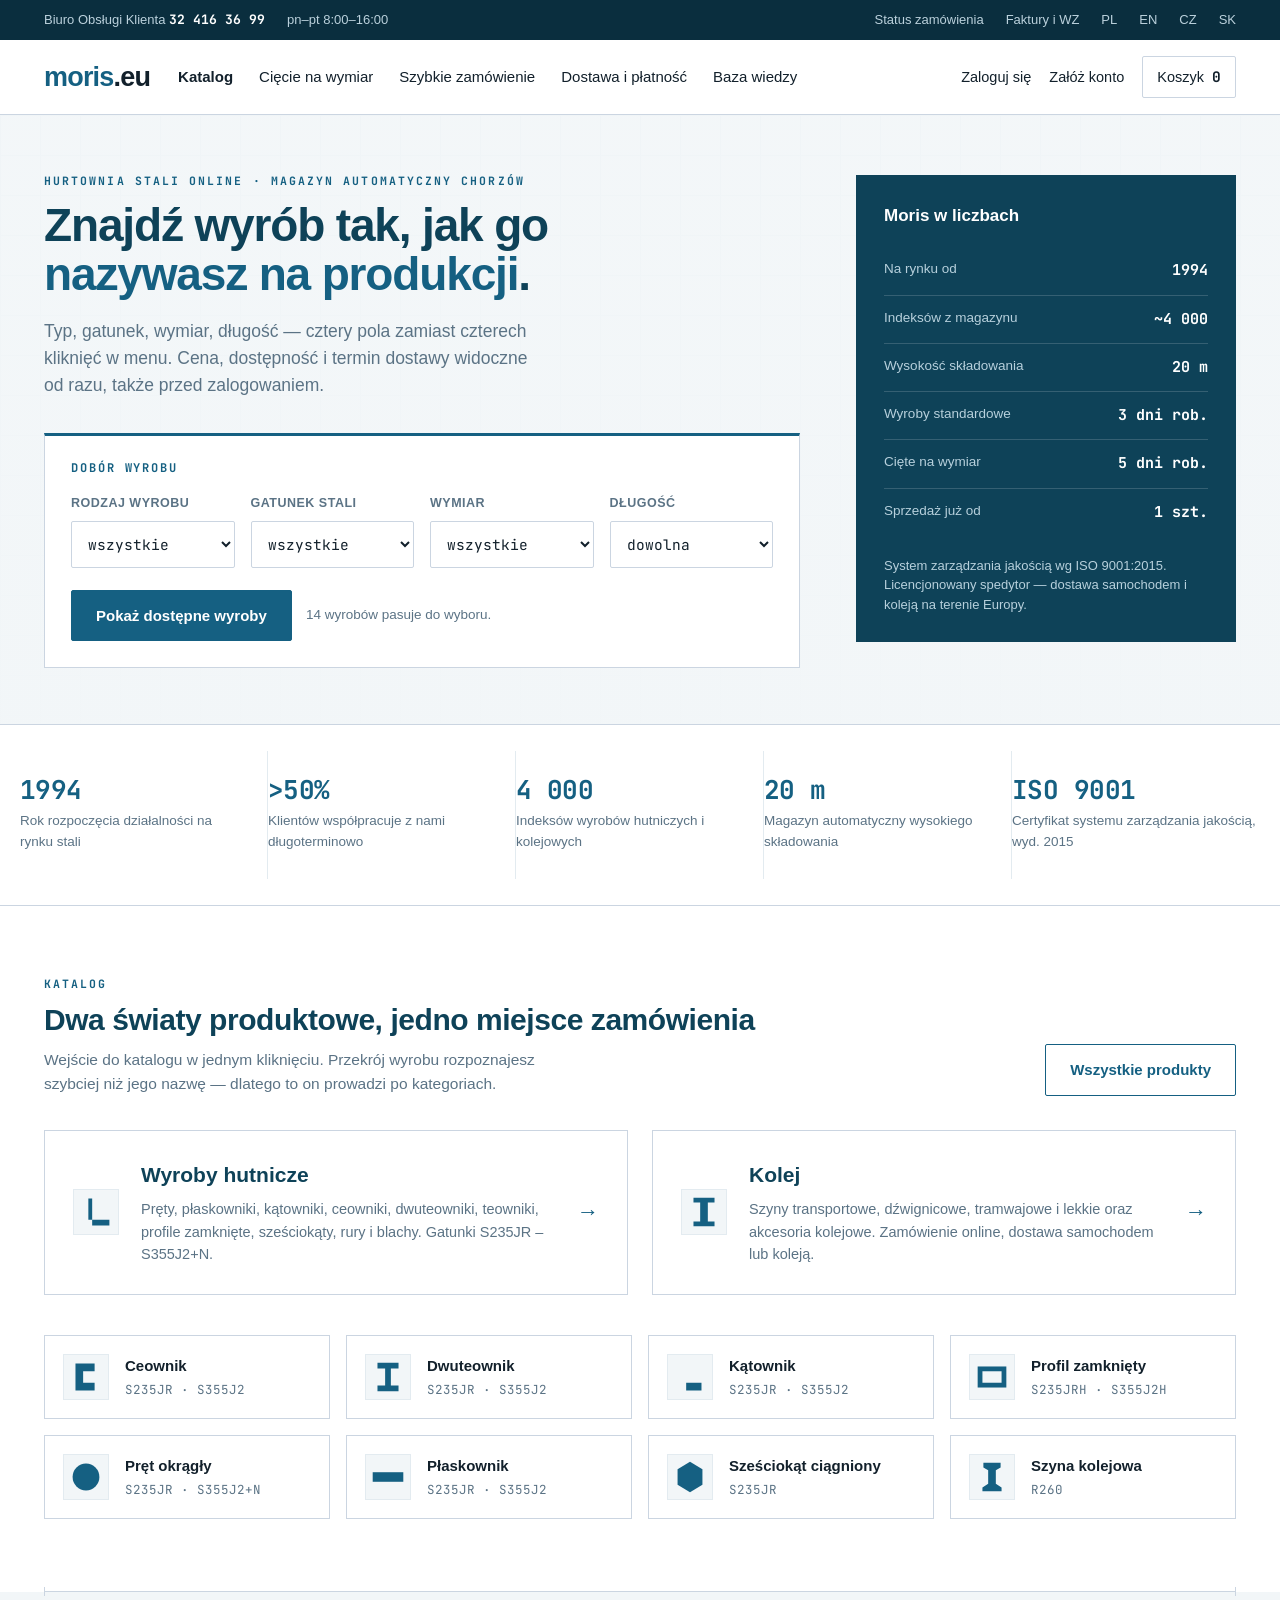
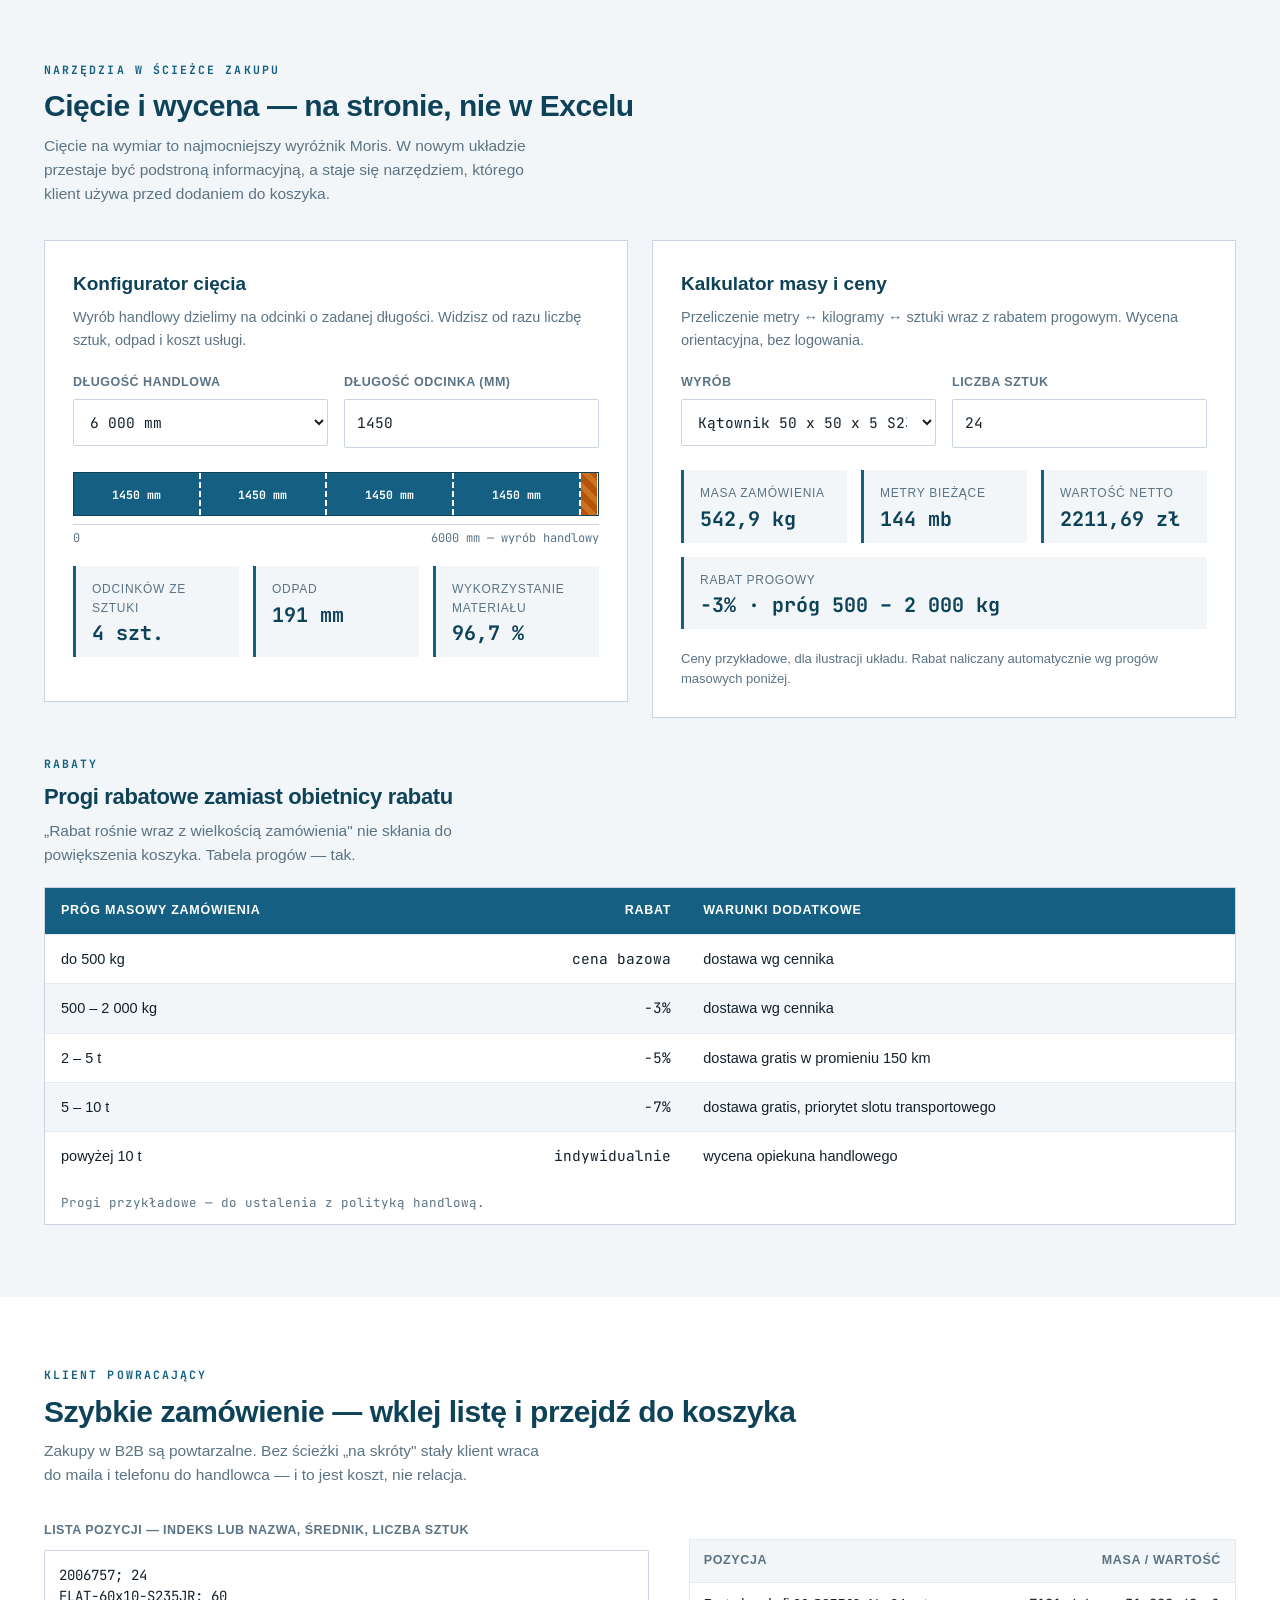
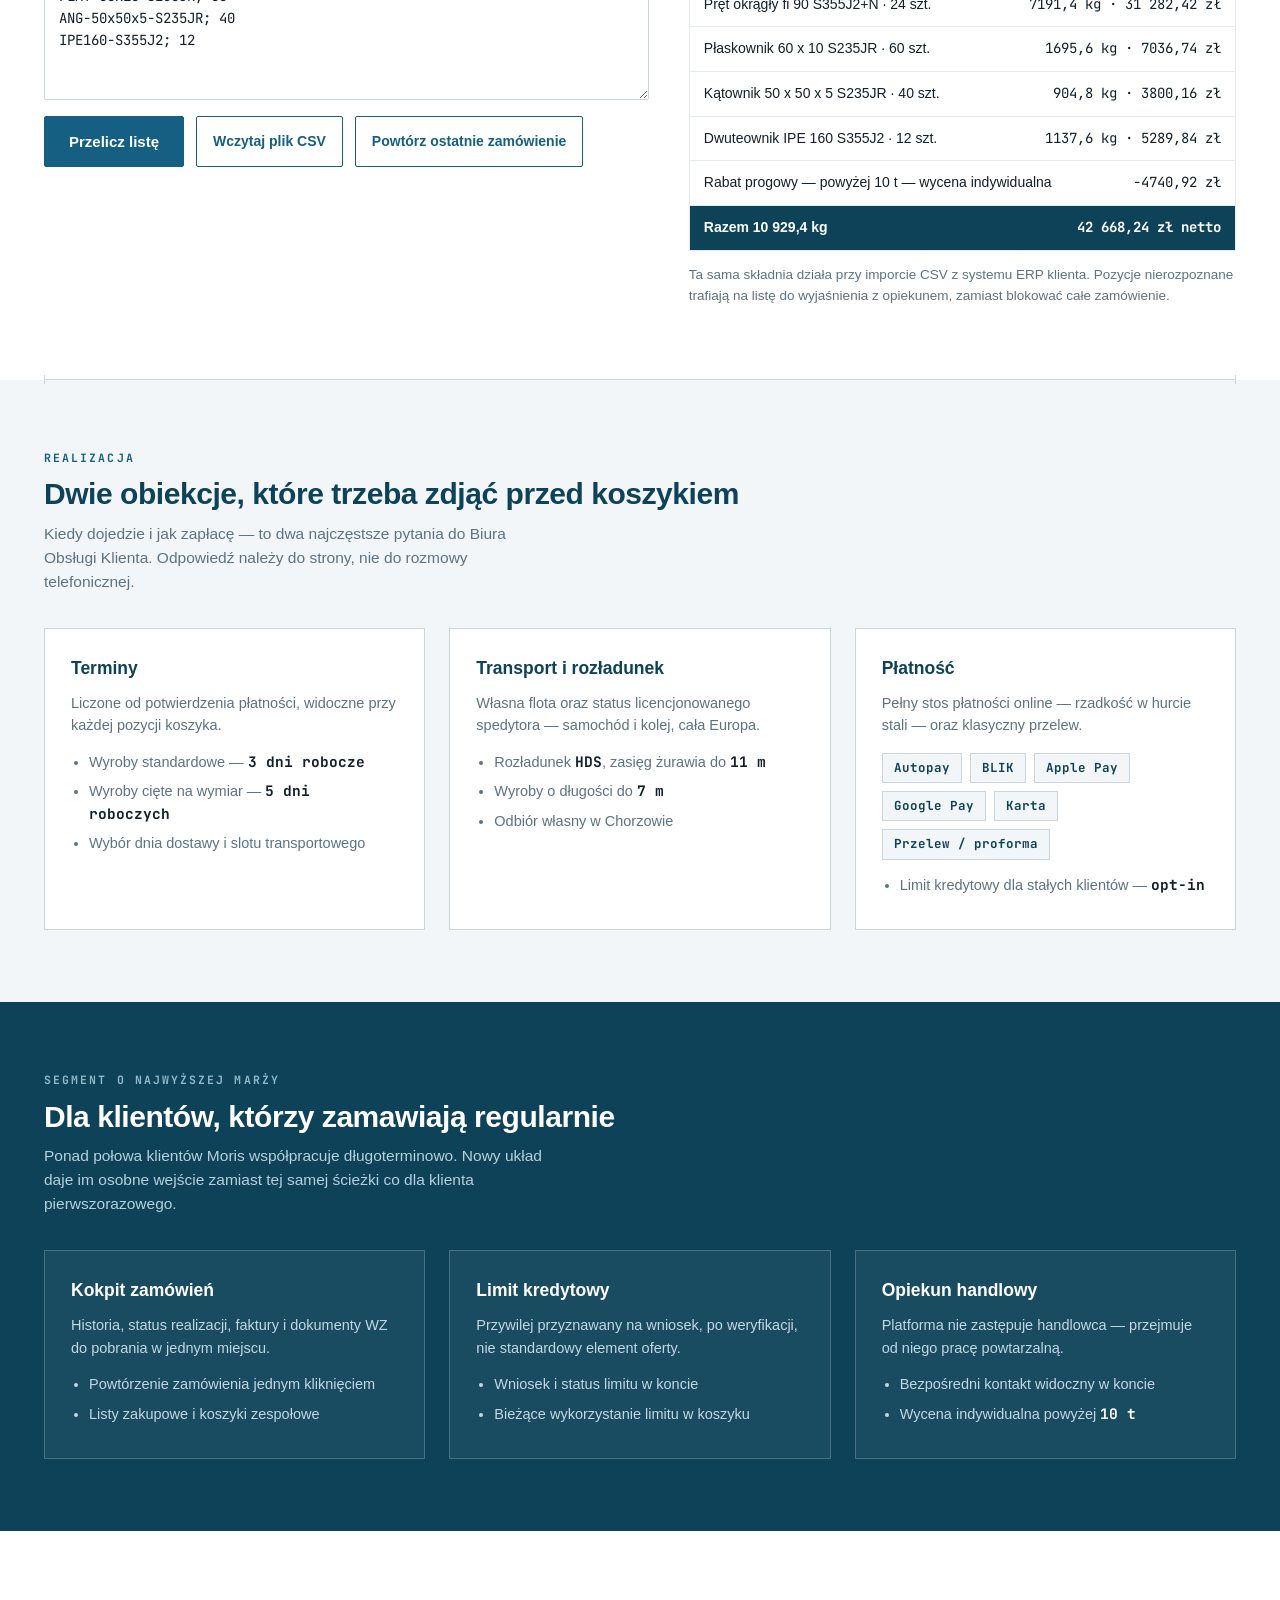
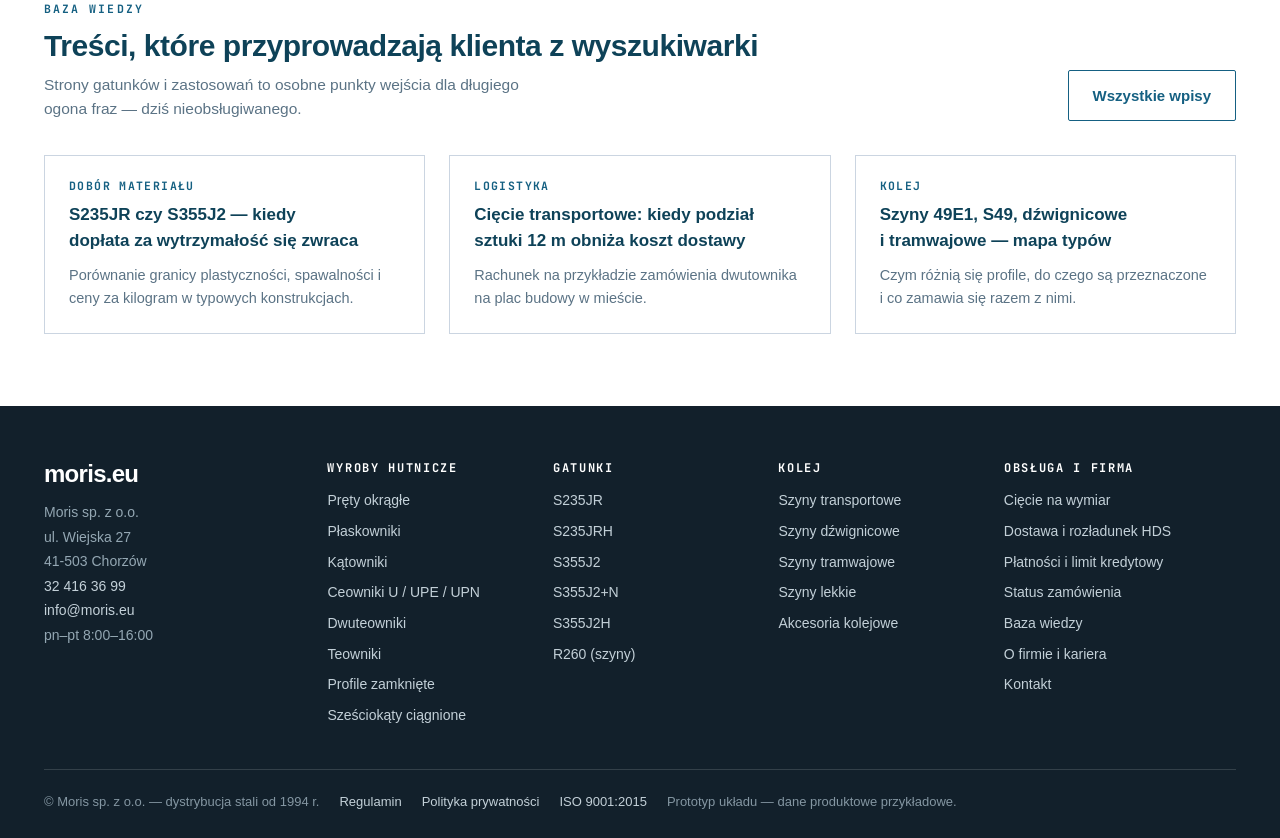
==== commit b4cec7fb: "Przebudowany formularz rejestracji konta B2B Dodaje redesign/rejestracja.html oraz rozdzial 4.4 anal" ====
--- a/redesign/index.html
+++ b/redesign/index.html
@@ -3,7 +3,7 @@
 <head>
 <meta charset="utf-8">
 <meta name="viewport" content="width=device-width, initial-scale=1">
-<title>Moris — nowy układ strony</title>
+<title>Nowy układ moris.eu</title>
 <link rel="preconnect" href="https://fonts.googleapis.com">
 <link rel="preconnect" href="https://fonts.gstatic.com" crossorigin>
 <link rel="stylesheet" href="https://fonts.googleapis.com/css2?family=JetBrains+Mono:wght@400;500;700&display=swap">
@@ -330,6 +330,7 @@
     </nav>
     <div class="hdr-right">
       <a href="#">Zaloguj się</a>
+      <a href="rejestracja.html">Załóż konto</a>
       <a class="cart" href="#">Koszyk <b>0</b></a>
     </div>
   </div>
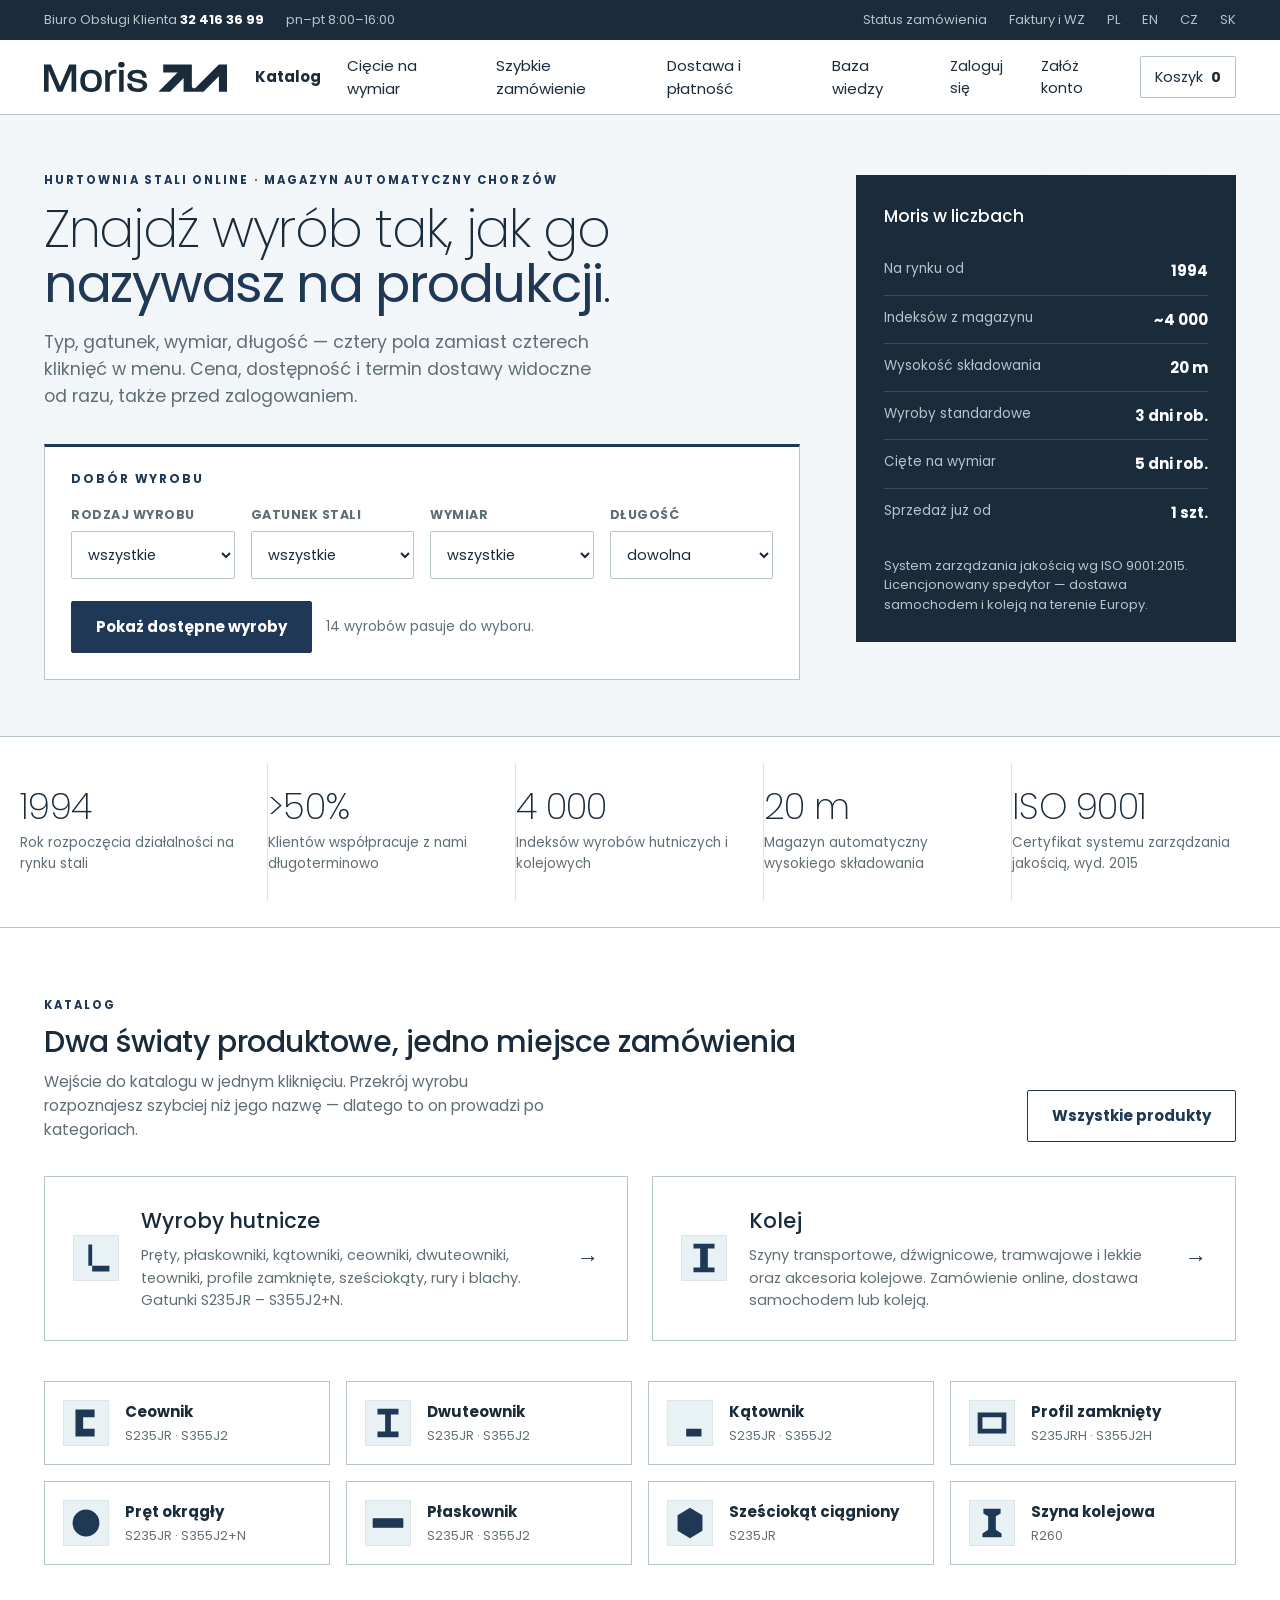
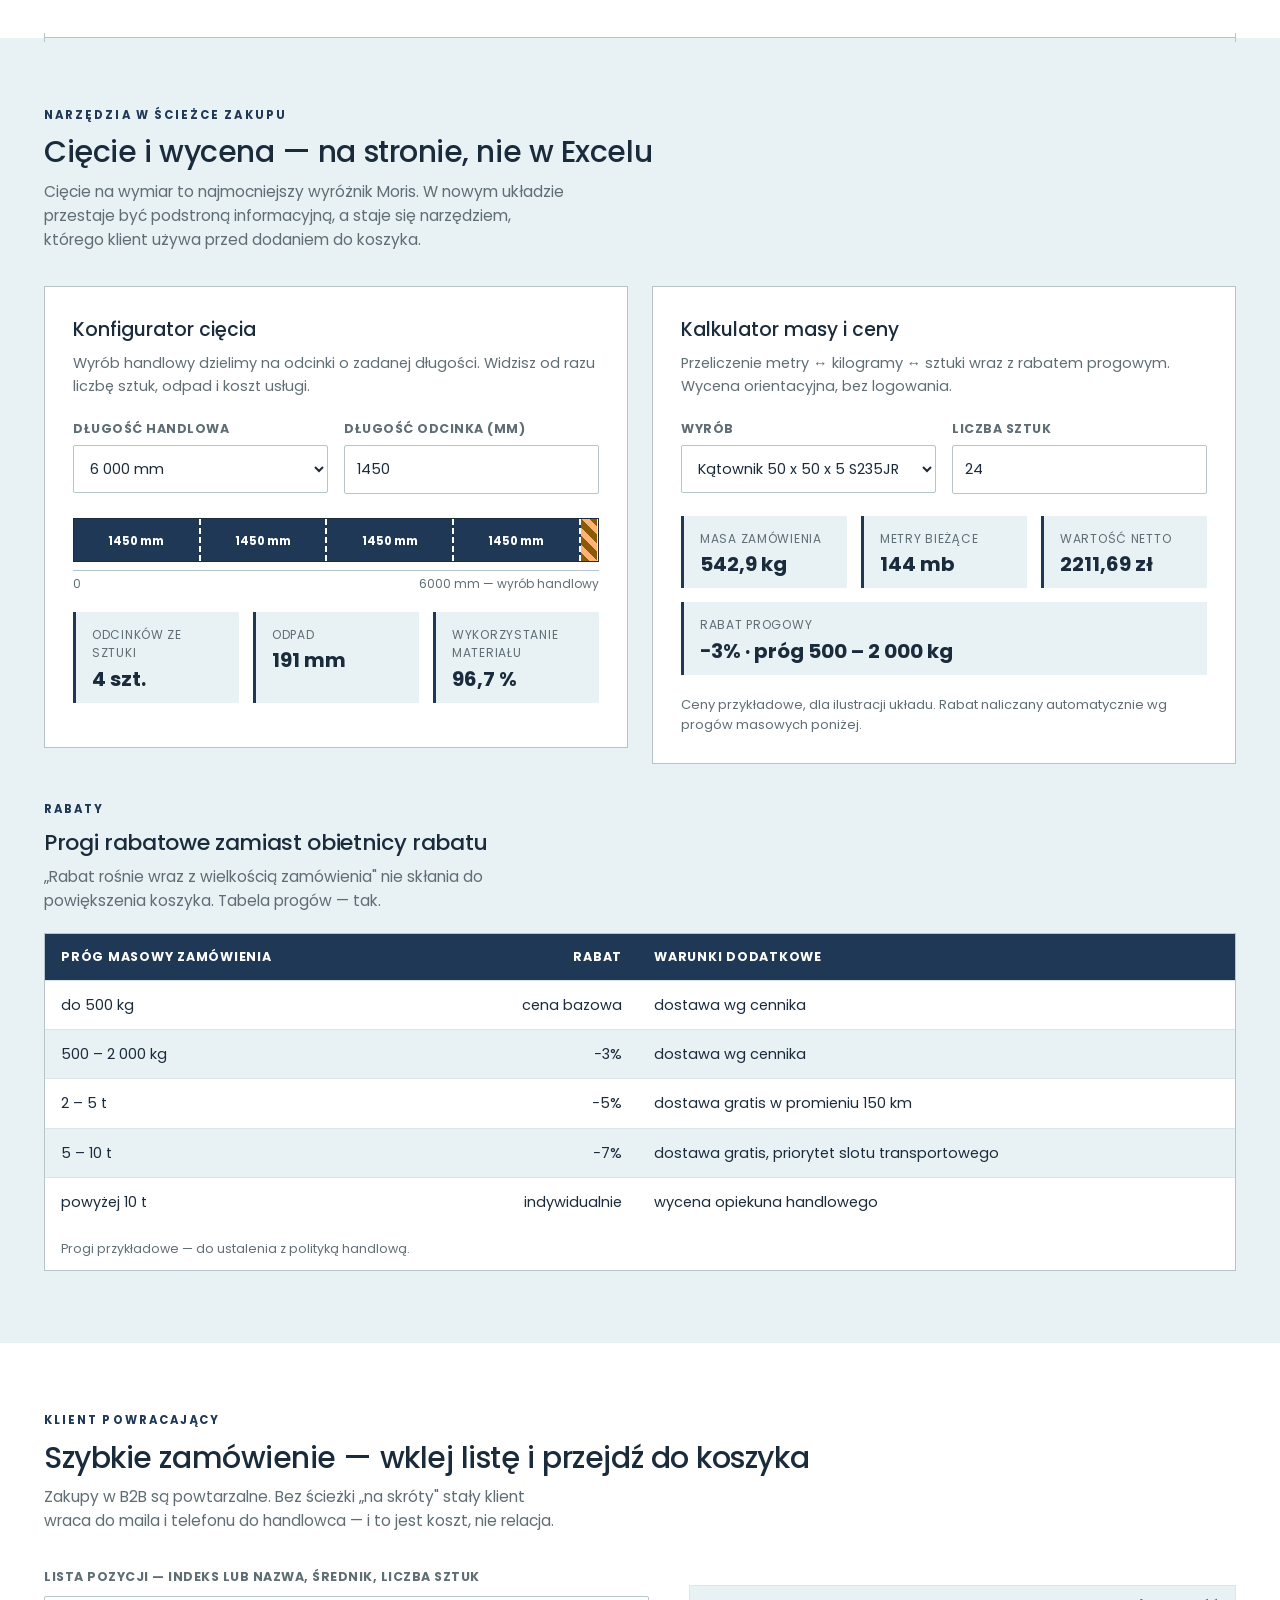
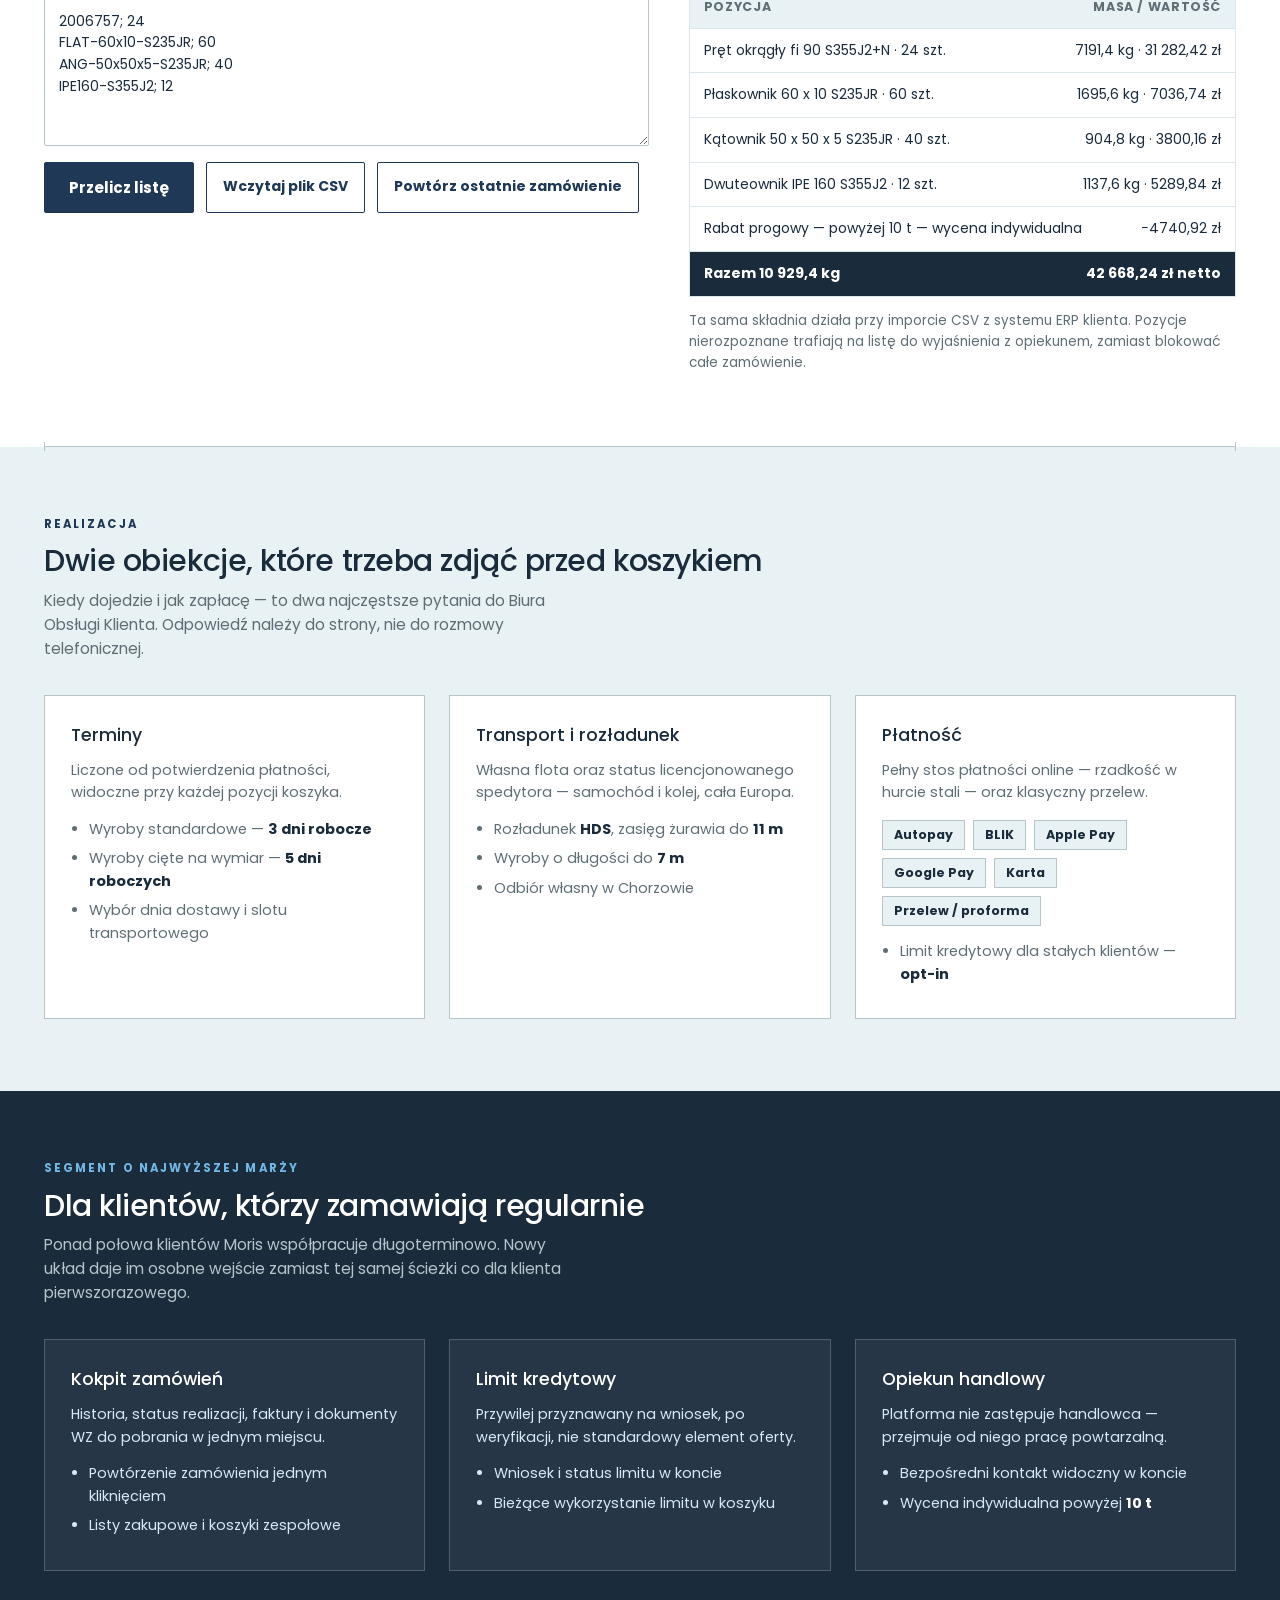
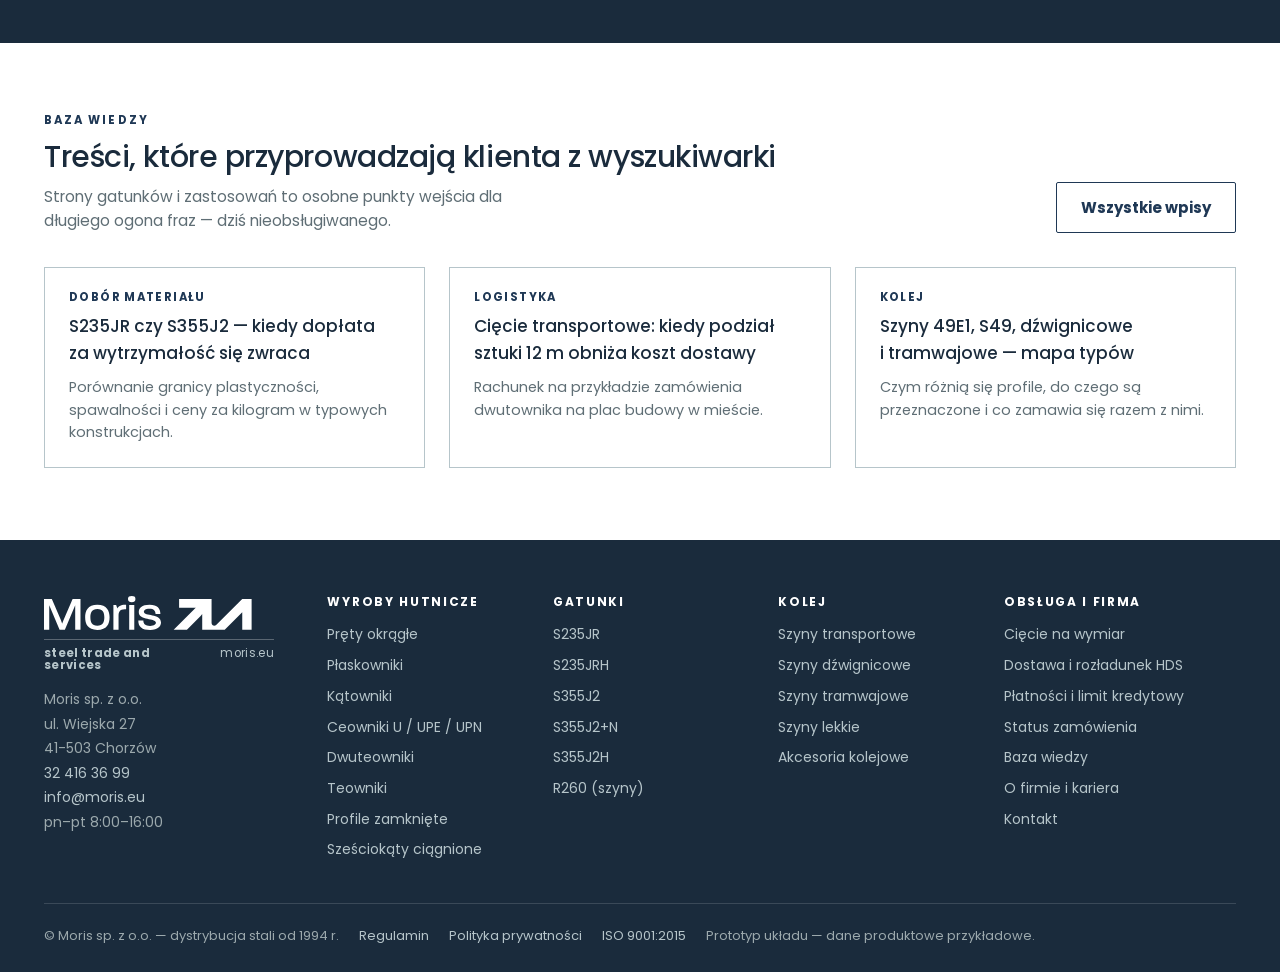
==== commit d300df30: "Przestawia prototypy na system wizualny z ksiegi znaku Ksiega znaku (brand/moris-logo-manual.pdf) tr" ====
--- a/redesign/index.html
+++ b/redesign/index.html
@@ -6,35 +6,52 @@
 <title>Nowy układ moris.eu</title>
 <link rel="preconnect" href="https://fonts.googleapis.com">
 <link rel="preconnect" href="https://fonts.gstatic.com" crossorigin>
-<link rel="stylesheet" href="https://fonts.googleapis.com/css2?family=JetBrains+Mono:wght@400;500;700&display=swap">
+<link rel="stylesheet" href="https://fonts.googleapis.com/css2?family=Poppins:wght@200;300;400;500;600&display=swap">
 <style>
 /* =========================================================================
    Moris — propozycja nowego układu strony głównej
-   Paleta i typografia wg księgi znaku Moris (granat 156082, Arial).
-   Krój techniczny JetBrains Mono wyłącznie do danych liczbowych.
+   Paleta, typografia i znak wg księgi znaku (brand/moris-logo-manual.pdf):
+   Steel blue #1A2B3C, Sapphire blue #1F3855, Pastel blue #73B7E5,
+   Luminous Orange #FF7517, kolory informacyjne UI, Paralucent / Poppins.
    Strona świadomie utrzymana w jednym, jasnym świecie wizualnym marki —
    wszystkie kolory i tła są malowane wprost, więc układ trzyma się
    niezależnie od motywu przeglądarki.
    ========================================================================= */
 :root{
-  --navy:#156082;
-  --navy-deep:#0E4258;
-  --navy-ink:#0A2E3E;
-  --ink:#12202B;
-  --muted:#5B7385;
-  --paper:#FFFFFF;
-  --paper-2:#F2F6F8;
-  --paper-3:#D9E5EC;
-  --line:#CBD5E1;
-  --line-soft:#E3EBF0;
-  --ok:#15803D;
-  --warn:#B45309;
-  --stop:#B91C1C;
-  --ok-bg:#E6F4EA;
-  --warn-bg:#FDF2E3;
+  /* --- System wizualny Moris ---------------------------------------------
+     Źródło: brand/moris-logo-manual.pdf. Pełna specyfikacja: brand/BRANDBOOK.md,
+     tokeny wykonawcze: brand/tokens.css. Tu skopiowane, bo prototyp ma być
+     samodzielnym plikiem.                                                     */
+  --steel:#1A2B3C;      /* Steel blue     · RAL 5011 */
+  --sapphire:#1F3855;   /* Sapphire blue  · RAL 5003 */
+  --pastel:#73B7E5;     /* Pastel blue    · RAL 5024 */
+  --white:#FFFFFF;
+  --grey-1:#838E91;     /* Telegrey 2   · RAL 7046 */
+  --grey-2:#9CA9AD;     /* Traffic grey · RAL 7042 */
+  --grey-3:#B6C5CA;
+  --tint:#E8F1F4;
+  --orange:#FF7517;     /* Luminous Orange · RAL 2007 */
+  --yellow:#FFE97D;     /* Zinc Yellow     · RAL 1018 */
+  --ui-ok:#47C98B;  --ui-ok-60:#91DFB9;  --ui-ok-30:#C8EFDC;
+  --ui-err:#F95050; --ui-err-60:#FB9696; --ui-err-30:#FDCBCB;
+  --ui-warn:#FFE97D; --ui-warn-50:#FFF4BE;
+  /* tokeny pochodne — uzasadnienie w brand/BRANDBOOK.md, rozdział 6 */
+  --muted:#5F6E75; --line:#B6C5CA; --line-soft:#DCE6EA; --pastel-30:#D5E9F7;
+  --ok-ink:#1B6B48; --err-ink:#C42222; --warn-ink:#8A5A08;
+  /* typografia — Paralucent wymaga licencji webfont, zapasem jest Poppins */
+  --font-display:"Paralucent","Poppins",-apple-system,"Segoe UI",sans-serif;
+  --font-head:"Paralucent","Poppins",-apple-system,"Segoe UI",sans-serif;
+  --font-body:"Poppins",-apple-system,"Segoe UI",Roboto,sans-serif;
+  --font-numeral:"Paralucent Stencil","Paralucent","Poppins",sans-serif;
+  --font-data:"Poppins",-apple-system,"Segoe UI",sans-serif;
+  /* aliasy zgodności z resztą arkusza */
+  --navy:var(--sapphire); --navy-deep:var(--steel); --navy-ink:var(--steel);
+  --ink:var(--steel); --paper:var(--white); --paper-2:var(--tint); --paper-3:var(--pastel-30);
+  --ok:var(--ok-ink); --ok-bg:var(--ui-ok-30);
+  --warn:var(--warn-ink); --warn-bg:var(--ui-warn-50);
+  --stop:var(--err-ink); --stop-bg:var(--ui-err-30);
+  --mono:var(--font-data); --sans:var(--font-body);
   --wrap:1240px;
-  --mono:"JetBrains Mono", ui-monospace, "Courier New", monospace;
-  --sans:Arial, "Helvetica Neue", Helvetica, sans-serif;
 }
 *{box-sizing:border-box}
 html{-webkit-text-size-adjust:100%; scroll-behavior:smooth}
@@ -81,9 +98,9 @@
 .btn.sm{padding:9px 16px; font-size:14px}
 
 /* ---------- pasek użytkowy ---------- */
-.utility{background:var(--navy-ink); color:#BBD1DC; font-size:13px}
+.utility{background:var(--navy-ink); color:#B6C5CA; font-size:13px}
 .utility .wrap{display:flex; gap:22px; align-items:center; min-height:40px; flex-wrap:wrap}
-.utility a{color:#BBD1DC; text-decoration:none}
+.utility a{color:#B6C5CA; text-decoration:none}
 .utility a:hover{color:#fff}
 .utility .right{margin-left:auto; display:flex; gap:22px; align-items:center}
 .utility strong{color:#fff; font-family:var(--mono)}
@@ -116,8 +133,9 @@
     var(--paper);
 }
 .hero .wrap{padding-block:60px 56px; display:grid; grid-template-columns:minmax(0,1fr) 380px; gap:56px; align-items:start}
-.hero h1{font-size:46px; line-height:1.08; letter-spacing:-.025em; color:var(--navy-deep)}
-.hero h1 em{font-style:normal; color:var(--navy)}
+.hero h1{font-family:var(--font-display); font-weight:200; font-size:52px; line-height:1.06;
+  letter-spacing:-.025em; color:var(--steel)}
+.hero h1 em{font-style:normal; font-weight:400; color:var(--sapphire)}
 .hero .sub{margin-top:18px; font-size:17.5px; color:var(--muted); max-width:52ch}
 
 .finder{margin-top:34px; background:var(--paper); border:1px solid var(--line); border-top:3px solid var(--navy); padding:26px}
@@ -149,8 +167,8 @@
   display:inline-flex; align-items:center; gap:6px; padding:4px 10px; border-radius:2px;
   font:700 12px/1.4 var(--mono); white-space:nowrap;
 }
-.chip.ok{background:var(--ok-bg); color:var(--ok)}
-.chip.warn{background:var(--warn-bg); color:var(--warn)}
+.chip.ok{background:var(--ui-ok-30); color:var(--steel)}
+.chip.warn{background:var(--ui-warn-50); color:var(--steel)}
 .empty{color:var(--muted); font-size:14.5px; padding:14px 0}
 
 /* boczna karta zaufania */
@@ -159,16 +177,17 @@
 .aside-card dl{margin:0; display:grid; gap:0}
 .aside-card div{display:flex; justify-content:space-between; gap:16px; padding:12px 0; border-bottom:1px solid rgba(255,255,255,.16)}
 .aside-card div:last-child{border-bottom:0}
-.aside-card dt{color:#B7D0DC; font-size:13.5px}
+.aside-card dt{color:#B6C5CA; font-size:13.5px}
 .aside-card dd{margin:0; font-family:var(--mono); font-weight:700; font-size:15px}
-.aside-card .foot{margin-top:20px; font-size:13px; color:#B7D0DC; line-height:1.5}
+.aside-card .foot{margin-top:20px; font-size:13px; color:#B6C5CA; line-height:1.5}
 
 /* ---------- pas dowodów ---------- */
 .proof{border-bottom:1px solid var(--line); background:var(--paper)}
 .proof .wrap{display:grid; grid-template-columns:repeat(5,1fr); gap:0}
 .proof div{padding:26px 22px 26px 0; border-right:1px solid var(--line-soft)}
 .proof div:last-child{border-right:0; padding-right:0}
-.proof b{display:block; font:700 26px/1 var(--mono); color:var(--navy); letter-spacing:-.02em}
+.proof b{display:block; font-family:var(--font-numeral); font-weight:200; font-size:36px;
+  line-height:1; color:var(--steel); letter-spacing:-.02em}
 .proof span{display:block; margin-top:8px; font-size:13.5px; color:var(--muted)}
 
 /* ---------- katalog: dwa światy + kategorie ---------- */
@@ -208,7 +227,7 @@
   color:#fff; font:700 11.5px/44px var(--mono); text-align:center; overflow:hidden; white-space:nowrap;
 }
 .piece:last-child{border-right:0}
-.piece.waste{background:repeating-linear-gradient(45deg,#B45309 0 6px,#C9721F 6px 12px); color:#fff}
+.piece.waste{background:repeating-linear-gradient(45deg,#8A5A08 0 6px,#FFB273 6px 12px); color:#fff}
 .dimline{
   display:flex; justify-content:space-between; margin-top:8px; color:var(--muted);
   font:400 12px/1 var(--mono); border-top:1px solid var(--line); padding-top:7px;
@@ -256,11 +275,11 @@
 
 .loyal{background:var(--navy-deep); color:#fff}
 .loyal .sec-head h2{color:#fff}
-.loyal .sec-head p{color:#B7D0DC}
-.loyal .kicker{color:#8FBACB}
+.loyal .sec-head p{color:#B6C5CA}
+.loyal .kicker{color:#73B7E5}
 .loyal .card{background:rgba(255,255,255,.05); border-color:rgba(255,255,255,.2)}
 .loyal .card h3{color:#fff}
-.loyal .card p,.loyal .card ul{color:#C3D7E1}
+.loyal .card p,.loyal .card ul{color:#D5E9F7}
 .loyal .card li b{color:#fff}
 
 /* ---------- blog ---------- */
@@ -272,15 +291,15 @@
 .post p{color:var(--muted); font-size:14.5px}
 
 /* ---------- stopka ---------- */
-footer.site{background:var(--ink); color:#C3D0D8; padding-block:56px 26px; font-size:14px}
+footer.site{background:var(--ink); color:#B6C5CA; padding-block:56px 26px; font-size:14px}
 footer.site .cols{display:grid; grid-template-columns:1.3fr 1fr 1fr 1fr 1.2fr; gap:32px}
 footer.site h4{font:700 12px/1 var(--mono); letter-spacing:.14em; text-transform:uppercase; color:#fff; margin-bottom:16px}
 footer.site ul{list-style:none; margin:0; padding:0; display:grid; gap:9px}
-footer.site a{color:#C3D0D8; text-decoration:none}
+footer.site a{color:#B6C5CA; text-decoration:none}
 footer.site a:hover{color:#fff; text-decoration:underline}
 footer.site .brand{font:700 24px/1 var(--sans); color:#fff; letter-spacing:-.03em; margin-bottom:14px}
-footer.site .addr{color:#94A7B3; line-height:1.75}
-.legal{border-top:1px solid rgba(255,255,255,.14); margin-top:42px; padding-top:22px; display:flex; flex-wrap:wrap; gap:20px; color:#8496A2; font-size:13px}
+footer.site .addr{color:#9CA9AD; line-height:1.75}
+.legal{border-top:1px solid rgba(255,255,255,.14); margin-top:42px; padding-top:22px; display:flex; flex-wrap:wrap; gap:20px; color:#9CA9AD; font-size:13px}
 
 @media (max-width:1080px){
   .hero .wrap{grid-template-columns:1fr}
@@ -300,6 +319,28 @@
   section{padding-block:52px}
 }
 @media (prefers-reduced-motion:reduce){ html{scroll-behavior:auto} *{transition:none!important; animation:none!important} }
+
+/* --- typografia wg księgi znaku -------------------------------------------
+   Nagłówki: Paralucent Medium (zapas Poppins 500). Wyróżniki liczbowe:
+   Paralucent Extra Light (zapas Poppins 200). Dane tabelaryczne: Poppins
+   z tabular-nums — Paralucent Stencil jest krojem ekspozycyjnym i w tabeli
+   cen byłby nieczytelny.                                                     */
+h1,h2,h3,h4{font-family:var(--font-head); font-weight:500}
+h1{letter-spacing:-.02em}
+.num,td.n,th.n,.qval,dd,.res-price,.readout dd,.proof b{font-variant-numeric:tabular-nums}
+.logo{display:inline-flex; align-items:center; color:var(--steel); text-decoration:none}
+.logo svg{display:block; height:30px; width:auto}
+.logo:hover{color:var(--sapphire)}
+
+/* --- znak w stopce: logotyp z hasłem wg księgi znaku --- */
+footer.site .brand{color:#fff; margin-bottom:16px}
+footer.site .brand svg{height:34px; width:auto; display:block}
+footer.site .brand .claim{
+  display:flex; justify-content:space-between; gap:16px; margin-top:9px; max-width:230px;
+  padding-top:8px; border-top:1px solid rgba(255,255,255,.28);
+  font-size:11.5px; letter-spacing:.03em; color:#B6C5CA;
+}
+footer.site .brand .claim b{font-weight:400}
 </style>
 </head>
 <body>
@@ -320,7 +361,7 @@
 <!-- ============ nagłówek ============ -->
 <header class="site">
   <div class="wrap">
-    <a class="logo" href="#top">moris<span>.eu</span></a>
+    <a class="logo" href="#top" aria-label="Moris — strona główna"><svg class="mark" xmlns="http://www.w3.org/2000/svg" viewBox="0 0 264.58 43.33" role="img" aria-label="Moris"> <title>Moris</title> <path fill="currentColor" fill-rule="evenodd" d="M39.77 42.9L39.77 11.83L26.6 42.9L19.85 42.9L6.68 11.83L6.68 42.9L0 42.9L0 3.68L9.99 3.68L21.39 30.4C21.82 31.56 23.22 35.48 23.22 35.48C23.16 35.48 24.51 31.56 25.06 30.4L36.46 3.68L46.51 3.68L46.51 42.9L39.77 42.9ZM68 16.42C60.71 16.42 59.11 21.33 59.11 27.21C59.11 33.15 60.71 37.99 67.94 37.99C75.29 37.99 76.89 33.28 76.89 27.21C76.89 21.39 75.42 16.42 68 16.42M67.94 43.33C55.62 43.33 52.44 35.54 52.44 27.21C52.44 18.94 55.68 11.09 68 11.09C80.2 11.09 83.57 18.94 83.57 27.21C83.57 35.6 80.2 43.33 67.94 43.33ZM102.85 16.79C96.3 16.79 95.01 20.41 95.01 25.49L95.01 42.9L88.45 42.9L88.45 11.52L91.95 11.52L93.48 15.87C94.46 13.79 97.46 11.09 103.59 11.09L104.63 11.09L104.63 16.91C104.02 16.91 103.41 16.79 102.85 16.79ZM108.57 11.52H115.07V42.9H108.57ZM111.88 7.91C108.94 7.91 107.04 7.11 107.04 3.98C107.04 0.8 108.94 0 111.88 0C114.7 0 116.54 0.8 116.54 3.98C116.54 7.11 114.7 7.91 111.88 7.91ZM135.32 43.33C124.72 43.33 120.19 39.16 120.19 31.19L126.62 31.19C126.62 35.48 129.07 38.12 135.2 38.12C140.78 38.12 142.55 36.03 142.68 34.2C142.86 27.39 120.8 31.93 120.8 20.71C120.8 15.2 124.6 11.09 134.53 11.09C144.7 11.09 148.31 15.87 148.31 22.8L142.19 22.8C141.94 18.69 140.1 16.18 134.34 16.18C129.07 16.18 127.29 18.14 127.29 20.16C127.29 26.23 149.11 22.06 149.11 33.83C149.11 38.42 145.25 43.33 135.32 43.33ZM252.65 3.71L219.4 36.96C217.24 39.12 213.56 37.59 213.56 34.54L213.56 3.71L172.17 3.71L172.17 14.99L193.57 14.99L192.69 15.69C192.03 16.22 191.41 16.77 190.81 17.37L165.28 42.9L182.15 42.9L199.25 25.8C199.84 25.21 200.4 24.58 200.92 23.93L201.63 22.93L201.63 42.9L230.34 42.9L252.65 20.58L252.65 42.9L264.58 42.9L264.58 3.71L252.65 3.71Z"/> </svg></a>
     <nav class="nav" aria-label="Menu główne">
       <a class="strong" href="#katalog">Katalog</a>
       <a href="#narzedzia">Cięcie na wymiar</a>
@@ -419,7 +460,7 @@
 
     <div class="worlds">
       <a class="world" href="#">
-        <svg class="xsec" viewBox="0 0 46 46" aria-hidden="true"><rect x="1" y="1" width="44" height="44" fill="#F2F6F8"/><path d="M9 9h10v28h18v-6H15V9z" fill="#156082"/></svg>
+        <svg class="xsec" viewBox="0 0 46 46" aria-hidden="true"><rect x="1" y="1" width="44" height="44" fill="#E8F1F4"/><path d="M9 9h10v28h18v-6H15V9z" fill="#1F3855"/></svg>
         <div>
           <h3>Wyroby hutnicze</h3>
           <p>Pręty, płaskowniki, kątowniki, ceowniki, dwuteowniki, teowniki, profile zamknięte, sześciokąty, rury i blachy. Gatunki S235JR – S355J2+N.</p>
@@ -427,7 +468,7 @@
         <span class="arrow" aria-hidden="true">→</span>
       </a>
       <a class="world" href="#">
-        <svg class="xsec" viewBox="0 0 46 46" aria-hidden="true"><rect x="1" y="1" width="44" height="44" fill="#F2F6F8"/><path d="M12 8h22v5H27v20h7v5H12v-5h7V13h-7z" fill="#156082"/></svg>
+        <svg class="xsec" viewBox="0 0 46 46" aria-hidden="true"><rect x="1" y="1" width="44" height="44" fill="#E8F1F4"/><path d="M12 8h22v5H27v20h7v5H12v-5h7V13h-7z" fill="#1F3855"/></svg>
         <div>
           <h3>Kolej</h3>
           <p>Szyny transportowe, dźwignicowe, tramwajowe i lekkie oraz akcesoria kolejowe. Zamówienie online, dostawa samochodem lub koleją.</p>
@@ -652,7 +693,7 @@
   <div class="wrap">
     <div class="cols">
       <div>
-        <div class="brand">moris.eu</div>
+        <div class="brand"><svg class="mark" xmlns="http://www.w3.org/2000/svg" viewBox="0 0 264.58 43.33" role="img" aria-label="Moris"> <title>Moris</title> <path fill="currentColor" fill-rule="evenodd" d="M39.77 42.9L39.77 11.83L26.6 42.9L19.85 42.9L6.68 11.83L6.68 42.9L0 42.9L0 3.68L9.99 3.68L21.39 30.4C21.82 31.56 23.22 35.48 23.22 35.48C23.16 35.48 24.51 31.56 25.06 30.4L36.46 3.68L46.51 3.68L46.51 42.9L39.77 42.9ZM68 16.42C60.71 16.42 59.11 21.33 59.11 27.21C59.11 33.15 60.71 37.99 67.94 37.99C75.29 37.99 76.89 33.28 76.89 27.21C76.89 21.39 75.42 16.42 68 16.42M67.94 43.33C55.62 43.33 52.44 35.54 52.44 27.21C52.44 18.94 55.68 11.09 68 11.09C80.2 11.09 83.57 18.94 83.57 27.21C83.57 35.6 80.2 43.33 67.94 43.33ZM102.85 16.79C96.3 16.79 95.01 20.41 95.01 25.49L95.01 42.9L88.45 42.9L88.45 11.52L91.95 11.52L93.48 15.87C94.46 13.79 97.46 11.09 103.59 11.09L104.63 11.09L104.63 16.91C104.02 16.91 103.41 16.79 102.85 16.79ZM108.57 11.52H115.07V42.9H108.57ZM111.88 7.91C108.94 7.91 107.04 7.11 107.04 3.98C107.04 0.8 108.94 0 111.88 0C114.7 0 116.54 0.8 116.54 3.98C116.54 7.11 114.7 7.91 111.88 7.91ZM135.32 43.33C124.72 43.33 120.19 39.16 120.19 31.19L126.62 31.19C126.62 35.48 129.07 38.12 135.2 38.12C140.78 38.12 142.55 36.03 142.68 34.2C142.86 27.39 120.8 31.93 120.8 20.71C120.8 15.2 124.6 11.09 134.53 11.09C144.7 11.09 148.31 15.87 148.31 22.8L142.19 22.8C141.94 18.69 140.1 16.18 134.34 16.18C129.07 16.18 127.29 18.14 127.29 20.16C127.29 26.23 149.11 22.06 149.11 33.83C149.11 38.42 145.25 43.33 135.32 43.33ZM252.65 3.71L219.4 36.96C217.24 39.12 213.56 37.59 213.56 34.54L213.56 3.71L172.17 3.71L172.17 14.99L193.57 14.99L192.69 15.69C192.03 16.22 191.41 16.77 190.81 17.37L165.28 42.9L182.15 42.9L199.25 25.8C199.84 25.21 200.4 24.58 200.92 23.93L201.63 22.93L201.63 42.9L230.34 42.9L252.65 20.58L252.65 42.9L264.58 42.9L264.58 3.71L252.65 3.71Z"/> </svg><span class="claim">steel trade and services<b>moris.eu</b></span></div>
         <p class="addr">
           Moris sp. z o.o.<br>
           ul. Wiejska 27<br>
@@ -742,14 +783,14 @@
   ];
 
   var KIND_ICON = {
-    "Pręt okrągły":       '<circle cx="23" cy="23" r="14" fill="#156082"/>',
-    "Płaskownik":         '<rect x="7" y="18" width="32" height="10" fill="#156082"/>',
-    "Kątownik":           '<path d="M11 9h8v28h16v-8H19V9z" fill="#156082" transform="translate(0,0)"/>',
-    "Ceownik":            '<path d="M12 9h8v28h-8zM12 9h20v8H12zM12 29h20v8H12z" fill="#156082"/>',
-    "Dwuteownik":         '<path d="M12 8h22v6H26v18h8v6H12v-6h8V14h-8z" fill="#156082"/>',
-    "Profil zamknięty":   '<path d="M8 12h30v22H8z" fill="#156082"/><path d="M13 17h20v12H13z" fill="#F2F6F8"/>',
-    "Sześciokąt ciągniony":'<path d="M23 7l13 8v16l-13 8-13-8V15z" fill="#156082"/>',
-    "Szyna kolejowa":     '<path d="M14 8h18v5l-5 3v14l6 4v4H13v-4l6-4V16l-5-3z" fill="#156082"/>'
+    "Pręt okrągły":       '<circle cx="23" cy="23" r="14" fill="#1F3855"/>',
+    "Płaskownik":         '<rect x="7" y="18" width="32" height="10" fill="#1F3855"/>',
+    "Kątownik":           '<path d="M11 9h8v28h16v-8H19V9z" fill="#1F3855" transform="translate(0,0)"/>',
+    "Ceownik":            '<path d="M12 9h8v28h-8zM12 9h20v8H12zM12 29h20v8H12z" fill="#1F3855"/>',
+    "Dwuteownik":         '<path d="M12 8h22v6H26v18h8v6H12v-6h8V14h-8z" fill="#1F3855"/>',
+    "Profil zamknięty":   '<path d="M8 12h30v22H8z" fill="#1F3855"/><path d="M13 17h20v12H13z" fill="#E8F1F4"/>',
+    "Sześciokąt ciągniony":'<path d="M23 7l13 8v16l-13 8-13-8V15z" fill="#1F3855"/>',
+    "Szyna kolejowa":     '<path d="M14 8h18v5l-5 3v14l6 4v4H13v-4l6-4V16l-5-3z" fill="#1F3855"/>'
   };
 
   var byId = function(id){ return document.getElementById(id); };
@@ -776,7 +817,7 @@
       var count = PRODUCTS.filter(function(p){ return p.kind===k; }).length;
       var grades = uniq(PRODUCTS.filter(function(p){ return p.kind===k; }).map(function(p){ return p.grade; }));
       return '<a class="cat" href="#">' +
-        '<svg class="xsec" viewBox="0 0 46 46" aria-hidden="true"><rect width="46" height="46" fill="#F2F6F8"/>' + (KIND_ICON[k]||"") + '</svg>' +
+        '<svg class="xsec" viewBox="0 0 46 46" aria-hidden="true"><rect width="46" height="46" fill="#E8F1F4"/>' + (KIND_ICON[k]||"") + '</svg>' +
         '<div><b>' + k + '</b><span>' + grades.join(" · ") + '</span></div></a>';
     }).join("");
   })();
@@ -827,7 +868,7 @@
           : '<span class="chip warn">ostatnie ' + p.stock + ' szt.</span>';
         var days = p.cut ? "3 – 5 dni rob." : "3 dni rob.";
         return '<div class="res-row">' +
-          '<svg class="xsec" viewBox="0 0 46 46" aria-hidden="true" style="width:44px;height:44px"><rect width="46" height="46" fill="#F2F6F8"/>' + (KIND_ICON[p.kind]||"") + '</svg>' +
+          '<svg class="xsec" viewBox="0 0 46 46" aria-hidden="true" style="width:44px;height:44px"><rect width="46" height="46" fill="#E8F1F4"/>' + (KIND_ICON[p.kind]||"") + '</svg>' +
           '<div><div class="res-name">' + p.kind + " " + p.dim + '</div>' +
           '<div class="res-meta">' + p.grade + " · L=" + (p.len/1000) + " m · " + numFmt.format(p.kgm) + " kg/m · indeks " + p.id + '</div></div>' +
           avail +
@@ -937,7 +978,7 @@
         var n = Math.max(1, parseInt(parts[1], 10) || 1);
         if(!p){
           unknown++;
-          rows += '<div class="qrow"><span style="color:#B91C1C">' + (parts[0] || "—") + ' — nie rozpoznano</span><span class="qval">do wyjaśnienia</span></div>';
+          rows += '<div class="qrow"><span style="color:#C42222">' + (parts[0] || "—") + ' — nie rozpoznano</span><span class="qval">do wyjaśnienia</span></div>';
           return;
         }
         var kg = n * (p.len / 1000) * p.kgm;
@@ -952,7 +993,7 @@
       rows += '<div class="qrow"><span>Rabat progowy — ' + d.label + '</span><span class="qval">' + (d.r ? "−" + pln(totalPln - net) : "—") + '</span></div>';
       rows += '<div class="qrow total"><span>Razem ' + numFmt.format(totalKg) + ' kg</span><span class="qval">' + pln(net) + ' netto</span></div>';
       if(unknown){
-        rows += '<div class="qrow"><span style="color:#B45309">' + unknown + ' pozycji trafia do opiekuna — reszta zamówienia idzie dalej.</span><span></span></div>';
+        rows += '<div class="qrow"><span style="color:#8A5A08">' + unknown + ' pozycji trafia do opiekuna — reszta zamówienia idzie dalej.</span><span></span></div>';
       }
       out.innerHTML = rows;
     }
